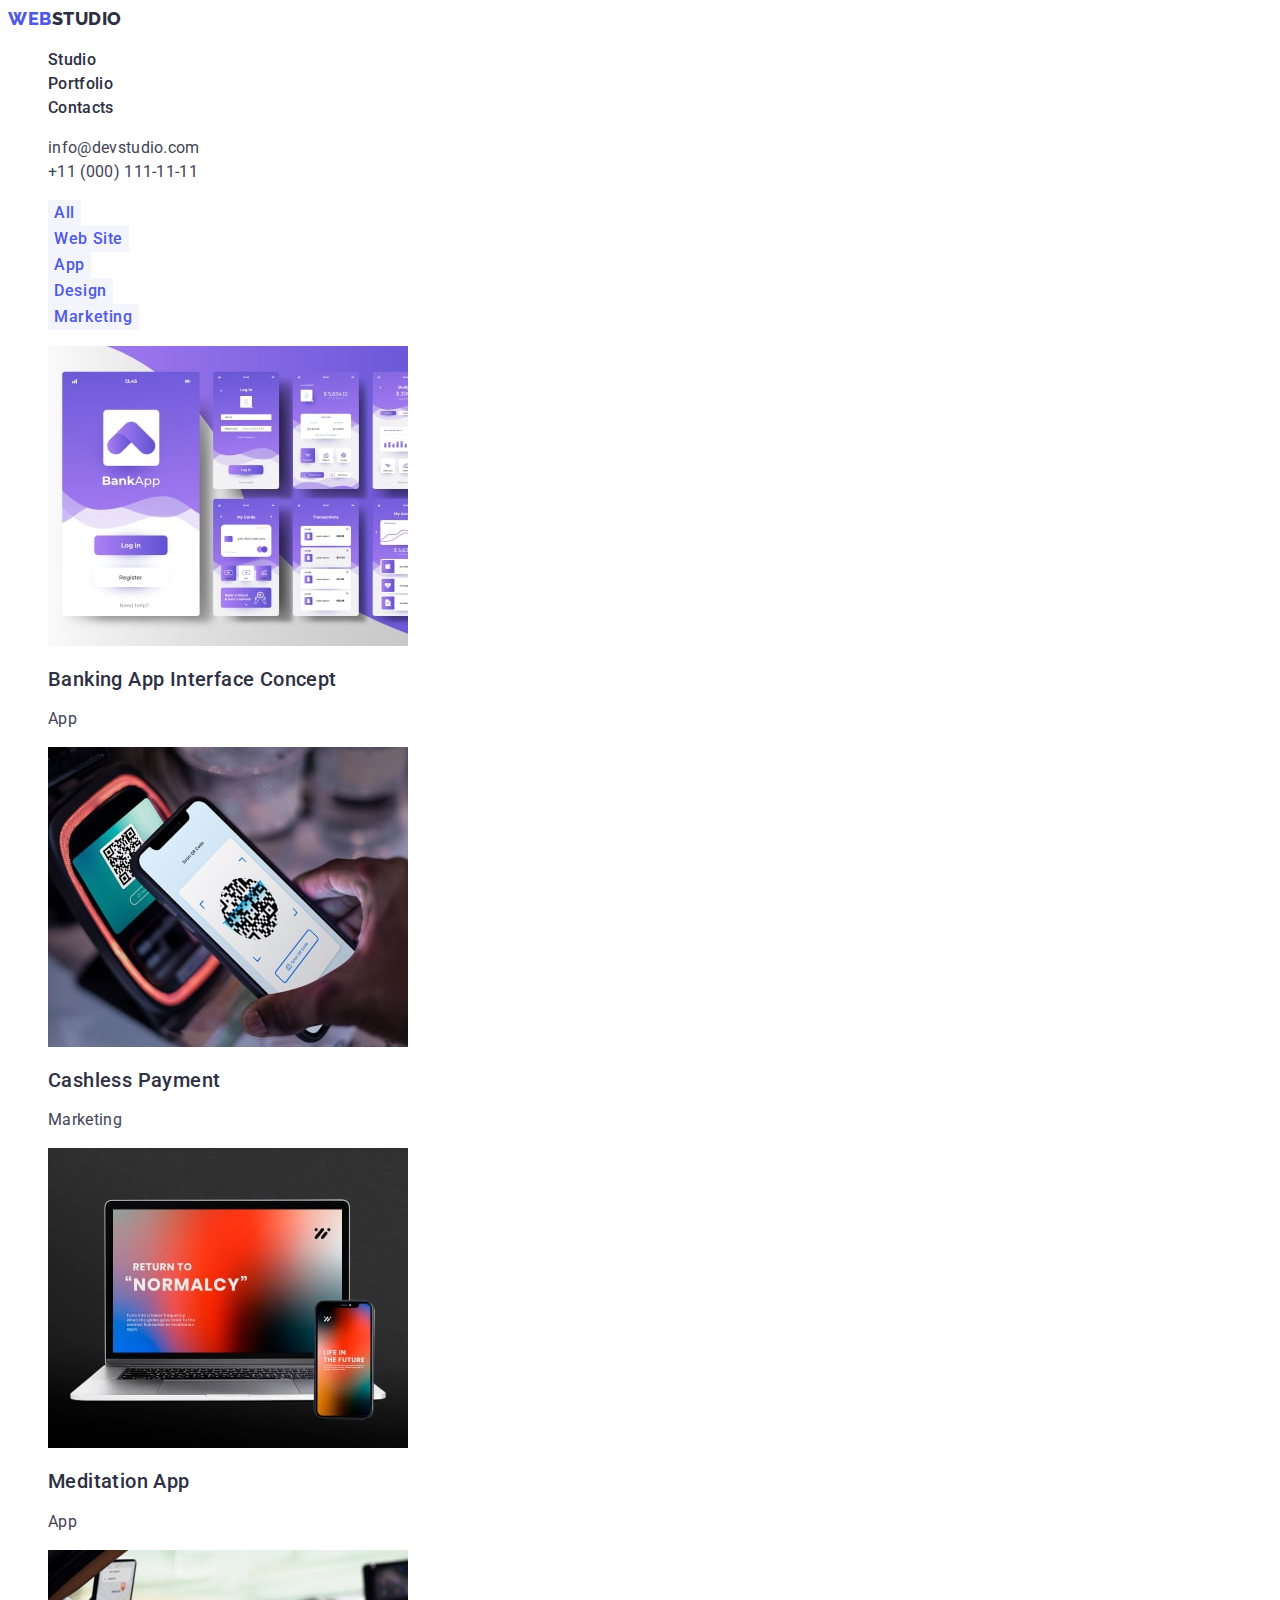
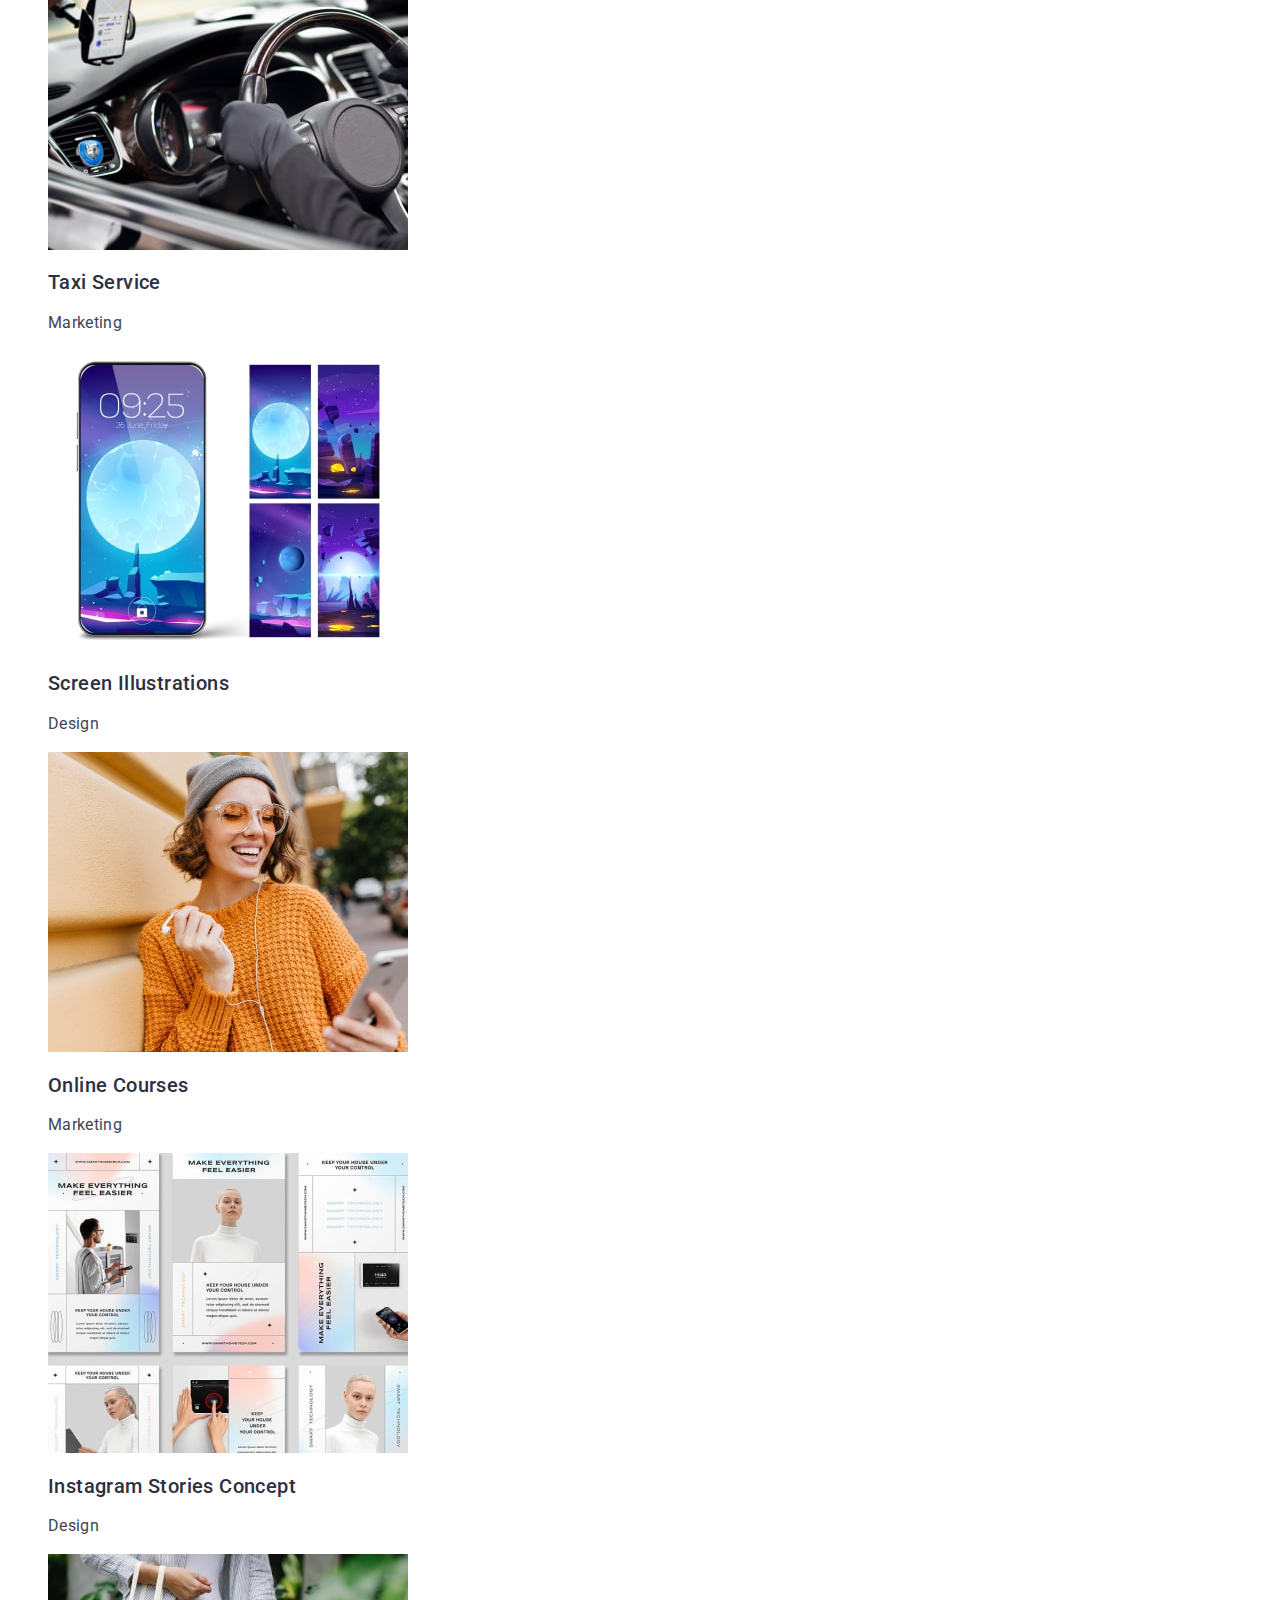
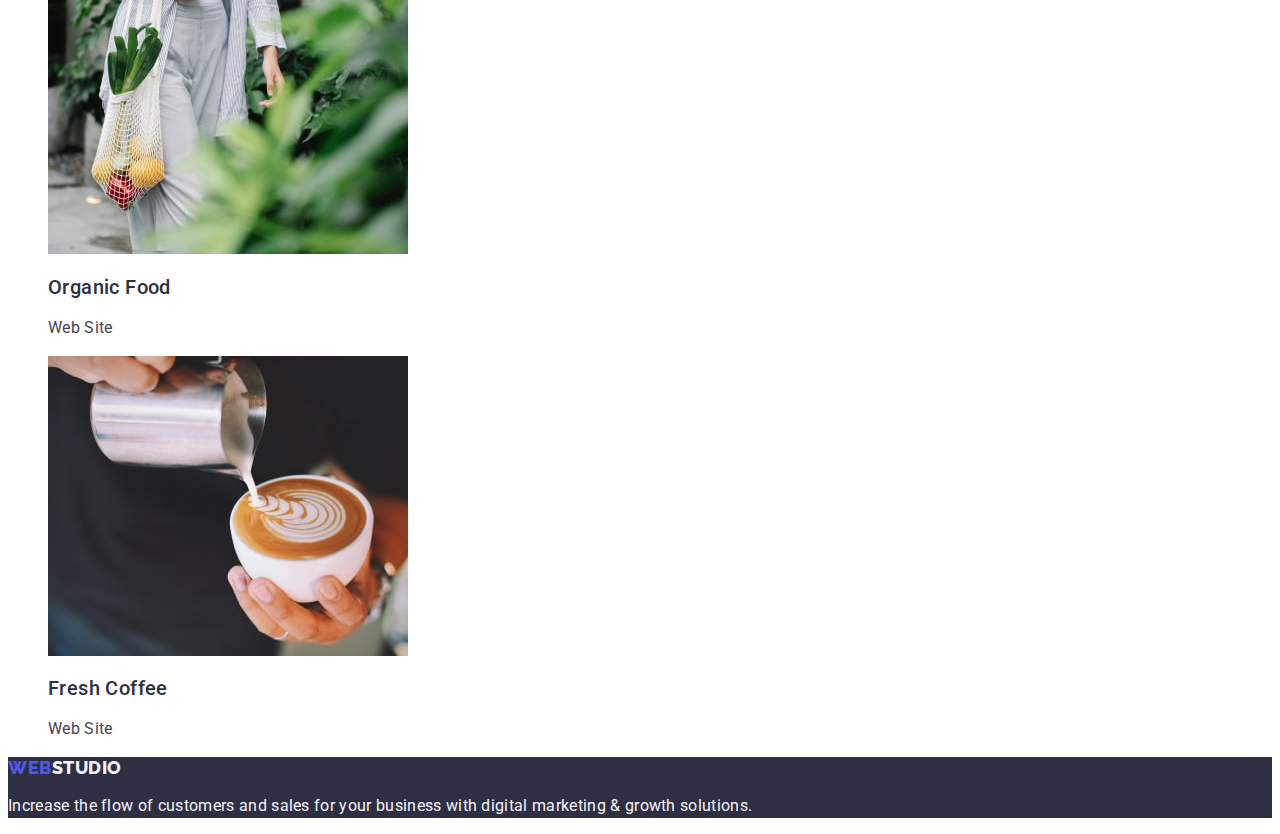
==== portfolio.html @ 0e6c7a30 "clone repository goit-markup-hw-02" ====
<!DOCTYPE html>
<html lang="en">
  <head>
    <meta charset="UTF-8" />
    <meta http-equiv="X-UA-Compatible" content="IE=edge" />
    <meta
      name="description"
      content="Design studio for the development of website and application design"
    />
    <title>Web Studio</title>
    <link rel="preconnect" href="https://fonts.googleapis.com" />
    <link rel="preconnect" href="https://fonts.gstatic.com" crossorigin />
    <link
      href="https://fonts.googleapis.com/css2?family=Raleway:wght@800&family=Roboto:wght@400;500;700;900&display=swap"
      rel="stylesheet"
    />
    <link rel="stylesheet" href="./css/styles.css" />
  </head>
  <body>
    <header class="page-header-styles">
      <!--#region NAVIGATION -->
      <nav>
        <a class="link logo-styles" href="./index.html"
          >Web<span class="primary-brand-header">Studio</span></a
        >
        <ul class="list page-header-navigation">
          <li>
            <a
              class="link link-properties page-navigation-link"
              href="./index.html"
              >Studio</a
            >
          </li>
          <li>
            <a
              class="link link-properties page-navigation-link"
              href="./portfolio.html"
              >Portfolio</a
            >
          </li>
          <li>
            <a class="link link-properties page-navigation-link" href=""
              >Contacts</a
            >
          </li>
        </ul>
      </nav>
      <address class="page-header-address">
        <ul class="list">
          <li>
            <a
              class="link link-properties page-header-address-list"
              href="mailto:info@devstudio.com"
              >info@devstudio.com</a
            >
          </li>
          <li>
            <a
              class="link link-properties page-header-address-list"
              href="tel:+110001111111"
              >+11 (000) 111-11-11</a
            >
          </li>
        </ul>
      </address>
      <!-- #endregion -->
    </header>
    <main>
      <!--#region SECTION PROJECTS-->
      <section>
        <h1 hidden>PROJECT SORTING BUTTONS</h1>
        <ul class="list">
          <li>
            <button class="project-sorting-btn btn-properties" type="button">
              All
            </button>
          </li>
          <li>
            <button class="project-sorting-btn btn-properties" type="button">
              Web Site
            </button>
          </li>
          <li>
            <button class="project-sorting-btn btn-properties" type="button">
              App
            </button>
          </li>
          <li>
            <button class="project-sorting-btn btn-properties" type="button">
              Design
            </button>
          </li>
          <li>
            <button class="project-sorting-btn btn-properties" type="button">
              Marketing
            </button>
          </li>
        </ul>

        <ul class="list">
          <li>
            <a class="link" href="">
              <img
                src="./images/raster/portfolio/decktop-portfolio-banking-app.jpg"
                alt="foto banking app interface concept"
                width="360"
                height="300"
              />
              <h2 class="section-projects-title">
                Banking App Interface Concept
              </h2>
              <p class="main-text">App</p>
            </a>
          </li>
          <li>
            <a class="link" href="">
              <img
                src="./images/raster/portfolio/decktop-portfolio-cashless-payment.jpg"
                alt="foto cashless payment marketing"
                width="360"
                height="300"
              />
              <h2 class="section-projects-title">Cashless Payment</h2>
              <p class="main-text">Marketing</p>
            </a>
          </li>
          <li>
            <a class="link" href="">
              <img
                src="./images/raster/portfolio/decktop-portfolio-meditation-app.jpg"
                alt="foto meditation app"
                width="360"
                height="300"
              />
              <h2 class="section-projects-title">Meditation App</h2>
              <p class="main-text">App</p>
            </a>
          </li>
          <li>
            <a class="link" href="">
              <img
                src="./images/raster/portfolio/decktop-portfolio-taxi-service.jpg"
                alt="foto taxi service marketing"
                width="360"
                height="300"
              />
              <h2 class="section-projects-title">Taxi Service</h2>
              <p class="main-text">Marketing</p>
            </a>
          </li>
          <li>
            <a class="link" href="">
              <img
                src="./images/raster/portfolio/decktop-portfolio-screen-illustrations.jpg"
                alt="foto screen illustrations design"
                width="360"
                height="300"
              />
              <h2 class="section-projects-title">Screen Illustrations</h2>
              <p class="main-text">Design</p>
            </a>
          </li>
          <li>
            <a class="link" href="">
              <img
                src="./images/raster/portfolio/decktop-portfolio-online-courses.jpg"
                alt="foto online courses marketing"
                width="360"
                height="300"
              />
              <h2 class="section-projects-title">Online Courses</h2>
              <p class="main-text">Marketing</p>
            </a>
          </li>
          <li>
            <a class="link" href="">
              <img
                src="./images/raster/portfolio/decktop-portfolio-instagram-stories.jpg"
                alt="foto instagram stories concept design"
                width="360"
                height="300"
              />
              <h2 class="section-projects-title">Instagram Stories Concept</h2>
              <p class="main-text">Design</p>
            </a>
          </li>
          <li>
            <a class="link" href="">
              <img
                src="./images/raster/portfolio/decktop-portfolio-organic-food.jpg"
                alt="foto organic food website"
                width="360"
                height="300"
              />
              <h2 class="section-projects-title">Organic Food</h2>
              <p class="main-text">Web Site</p>
            </a>
          </li>
          <li>
            <a class="link" href="">
              <img
                src="./images/raster/portfolio/decktop-portfolio-fresh-coffee.jpg"
                alt="foto fresh coffee website"
                width="360"
                height="300"
              />
              <h2 class="section-projects-title">Fresh Coffee</h2>
              <p class="main-text">Web Site</p>
            </a>
          </li>
        </ul>
      </section>
    </main>
    <!-- FOOTER -->
    <footer class="page-footer-styles">
      <!--#region FOOTER -->
      <a class="link logo-styles" href="./index.html"
        >Web<span class="primary-brand-footer">Studio</span></a
      >
      <p class="page-footer-text">
        Increase the flow of customers and sales for your business with digital
        marketing & growth solutions.
      </p>
      <!-- #endregion -->
    </footer>
  </body>
</html>
---- css/styles.css ----
:root{
    /* =====TYPOGRAPHY===== */
    --font-family-page: "Roboto", sans-serif;
    --font-family-logo: "Raleway", sans-serif;

    --font-size-big-text: 18px;
    --font-size-medium-text: 16px;
    --font-size-small-text: 12px;
    --font-size-first-title: 56px;
    --font-size-second-title: 36px;
    --font-size-third-title: 20px;

    --font-weight-regular: 400;
    --font-weight-medium: 500;
    --font-weight-bold: 700;
    --font-weight-extra-bold: 800;
    --font-weight-black: 900;

    --line-height-biggest: 1.07; 
    --line-height-big: 1.11;  
    --line-height-medium: 1.50;     
    --line-height-logo: 1.17;    
    --line-height-small: 1.20;      
    --line-height-micro: 1.17;   

    --letter-spacing-btn: 0.64px;
    --letter-spacing-logo: 0.54px;
    --letter-spacing-text: 0.32px;
    --letter-spacing-first-title: 1.12px;
    --letter-spacing-second-title: 0.72px;
    --letter-spacing-third-title: 0.4px;

    /* =====COLORS===== */
    --color-primary-brand: #4D5AE5;
    --color-pressed-state: #404BBF;
    --color-dark: #2E2F42;
    --color-success: #31D0AA;
    --color-text: #434455;
    --color-subtle-text: #8E8F99;
    --color-accent: #E7E9FC;
    --color-light: #F4F4FD;
    --color-modal-overlay: #ABACB3;
    --color-hero-background: #6D6D7B;
    --color-white-background: #FFFFFF;
    --color-modal-background: #FCFCFC;
}

/* ===============RESET BUILT-IN STYLES=============== */
a {
    font-style: normal;
}

.list {
    list-style: none;
}

.link {
    text-decoration: none;
}

/* ===============INHERITED STYLES=============== */
body {
    font-family: var(--font-family-page);
    background-color: var(--color-white-background);
    color: var(--color-text);
}

/* ===============GENERAL STYLES=============== */
/* Logo */
.logo-styles {
    font-family: var(--font-family-logo);
    font-size: var(--font-size-big-text);
    font-weight: var(--font-weight-extra-bold);
    line-height: var(--line-height-logo);
    letter-spacing: var(--letter-spacing-logo);
    text-transform: uppercase;
    color: var(--color-primary-brand);
}

.primary-brand-header {
    color: var(--color-dark);
}

.primary-brand-footer {
    color: var(--color-light);
}

/* Header 1 */
.first-title {
    font-size: var(--font-size-first-title);
    font-weight: var(--font-weight-bold);
    line-height: var(--line-height-biggest);
    letter-spacing: var(--letter-spacing-first-title);
    color: var(--color-white-background);
}

/* Header 2 */
.second-title {
    font-size: var(--font-size-second-title);
    font-weight: var(--font-weight-bold);
    line-height: var(--line-height-big);
    letter-spacing: var(--letter-spacing-second-title);
    text-transform: capitalize; 
    color: var(--color-dark);
}

/* Header 3 */
.third-title {
    font-size: var(--font-size-third-title);
    font-weight: var(--font-weight-medium);
    line-height: var(--line-height-medium);
    letter-spacing: var(--letter-spacing-third-title);
    color: var(--color-dark);
}

.main-text {
    font-size: var(--font-size-medium-text);
    font-weight: var(--font-weight-regular);
    line-height: var(--line-height-medium);
    letter-spacing: var(--letter-spacing-text);
    color: var(--color-text);
}

.btn-properties:hover,
.btn-properties:focus {
    color: var(--color-white-background);
    background-color: var(--color-pressed-state);
}

.link-properties:hover,
.link-properties:focus {
    color: var(--color-pressed-state);
}

/* =============== HEADER STYLES=============== */ 
.page-header-styles {
    font-size: var(--font-size-medium-text);
    line-height: var(--line-height-medium);
    letter-spacing: var(--letter-spacing-text);
    background-color: var(--color-white-background);
}

.page-header-navigation {
    font-weight: var(--font-weight-medium);
    color: var(--color-dark);
}

.page-navigation-link {
    color: var(--color-dark);
}

.page-header-address {
    font-weight: var(--font-weight-regular);
    font-style: normal;
}

.page-header-address-list {
    color: var(--color-text);
}

/* ===============FOOTER STYLES=============== */
.page-footer-styles {
    background-color: var(--color-dark);
}
.page-footer-text {
    font-size: var(--font-size-medium-text);
    font-weight: var(--font-weight-regular);
    line-height: var(--line-height-medium);
    letter-spacing: var(--letter-spacing-text);
    color: var(--color-light)
}

/* ===============STYLES INDEX.HTML=============== */
.hero-styles {
    background-color: var(--color-dark);
    text-align: center;
}

.hero-btn {
    font-family: var(--font-family-page);
    font-weight: var(--font-weight-medium);
    font-size: var(--font-size-medium-text);
    line-height: var(--line-height-medium);
    letter-spacing: var(--letter-spacing-btn);
    background-color: var(--color-primary-brand);
    color: var(--color-white-background);
    cursor: pointer;
}

.hero-btn:hover,
.hero-btn:focus {
    background-color: var(--color-pressed-state);
}

.section-advantages-styles {
    background-color: var(--color-white-background);
    text-align: center;
}

.section-advantages-title {
    line-height: var(--line-height-small);
}

.section-doing-styles {
    background-color: var(--color-white-background);
    text-align: center;
}

.section-team-styles {
    background-color: var(--color-light);
    text-align: center;
}

.section-team-title {
    line-height: var(--line-height-big);
}

.section-team-card {
    background-color: var(--color-white-background);
}

.section-team-name {
    font-size: var(--font-size-third-title);
    font-weight: var(--font-weight-medium);
    line-height: var(--line-height-small);
    letter-spacing: var(--letter-spacing-third-title);
    color: var(--color-dark);
}

/* ===============STYLES PORTFOLIO.HTML=============== */

.project-sorting-btn {
    font-family: var(--font-family-page);
    font-size: var(--font-size-medium-text);
    font-weight: var(--font-weight-medium);
    line-height: var(--line-height-medium);
    letter-spacing: var(--letter-spacing-btn);
    cursor: pointer;
    border: none;
    color: var(--color-primary-brand);
    background-color: var(--color-light);
}

.actived-btn {
    color: var(--color-white-background);
    background-color: var(--color-pressed-state);
}

.section-projects-title {
    font-size: var(--font-size-third-title);
    font-weight: var(--font-weight-medium);
    line-height: var(--line-height-small);
    letter-spacing: var(--letter-spacing-third-title);
    color: var(--color-dark);
}
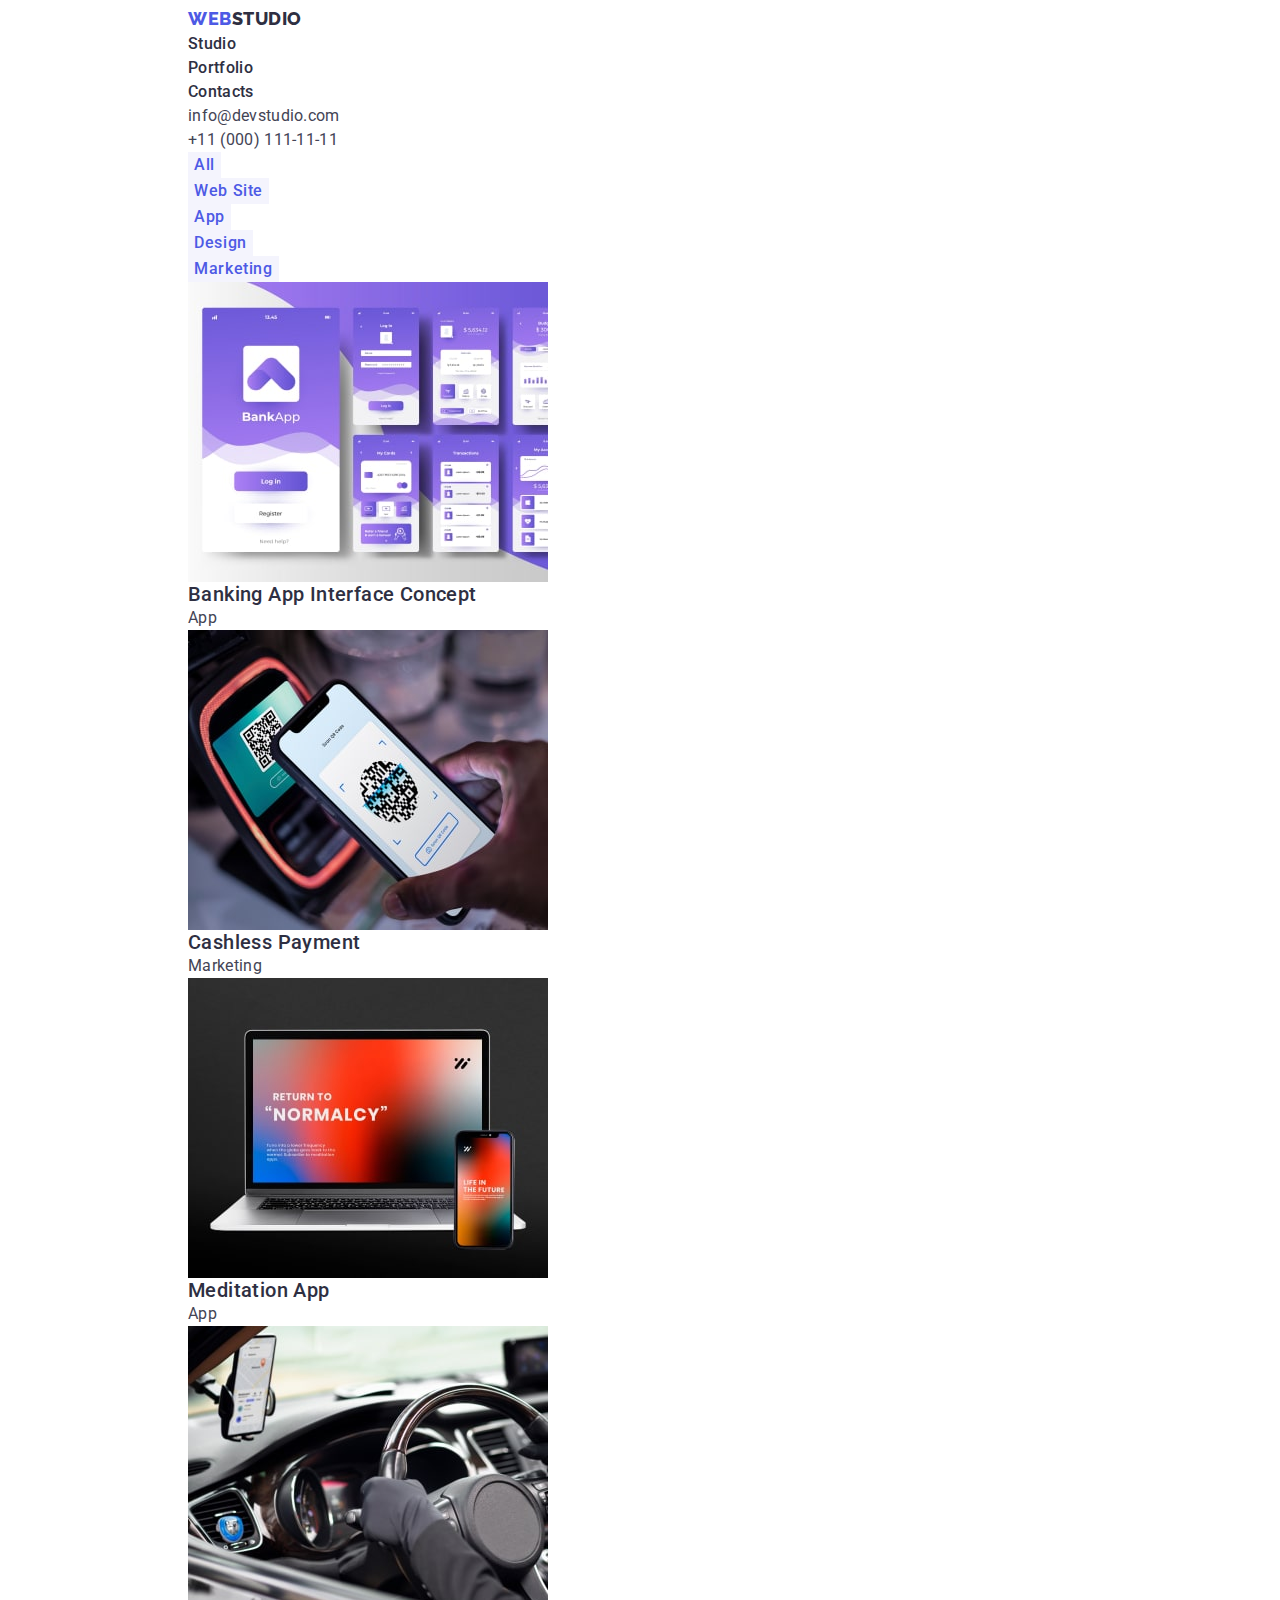
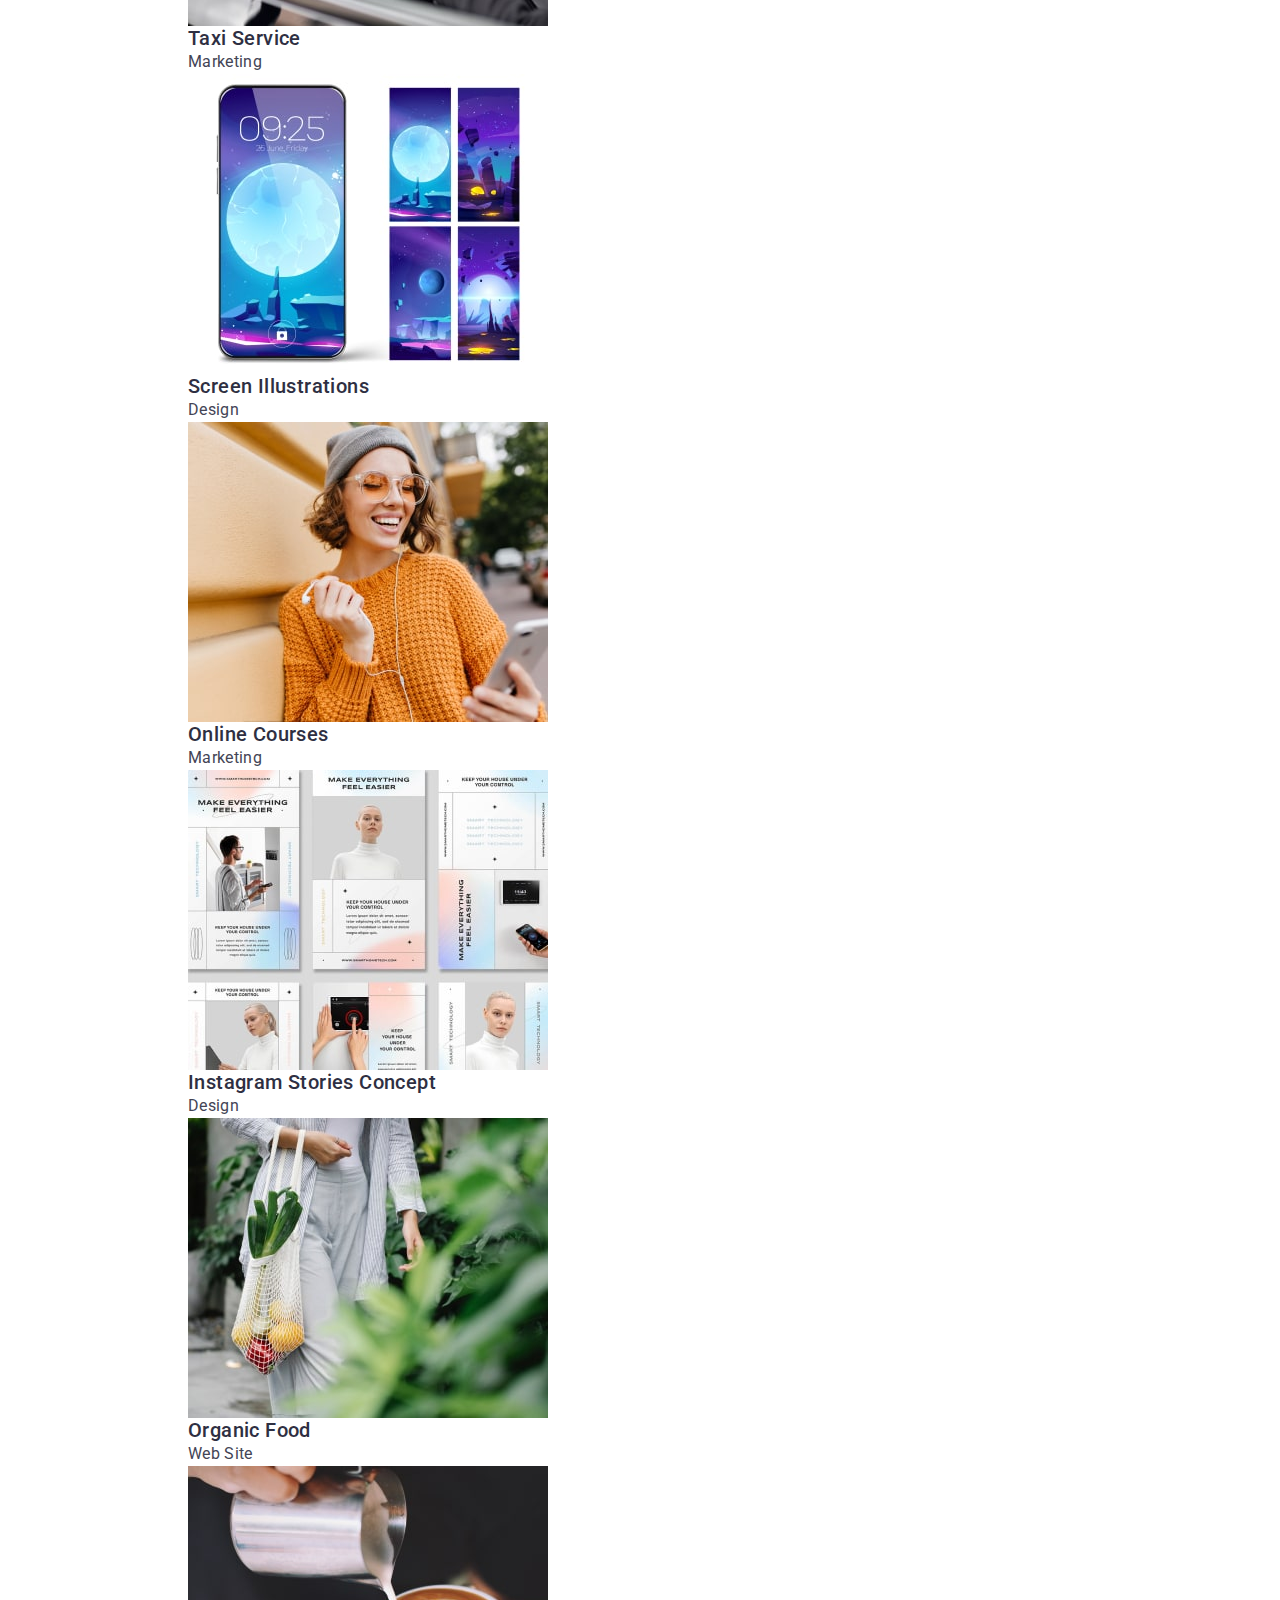
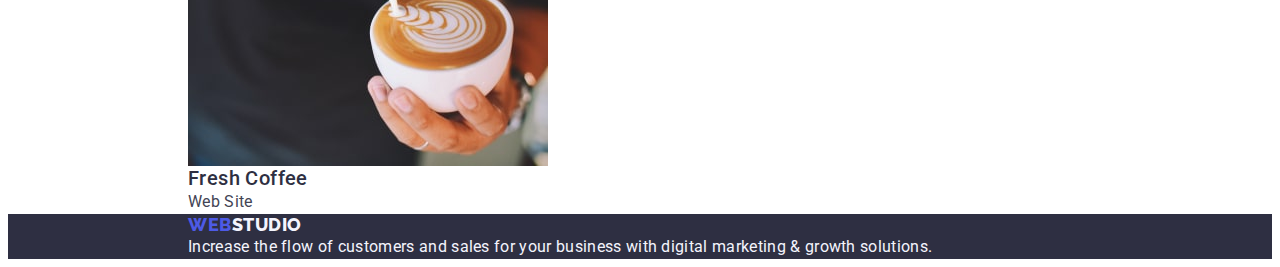
==== commit fc75fd17: "connected modern-normalize, added container,  overset the default values" ====
--- a/portfolio.html
+++ b/portfolio.html
@@ -14,213 +14,228 @@
       href="https://fonts.googleapis.com/css2?family=Raleway:wght@800&family=Roboto:wght@400;500;700;900&display=swap"
       rel="stylesheet"
     />
+    <link
+      rel="stylesheet"
+      href="https://cdnjs.cloudflare.com/ajax/libs/modern-normalize/2.0.0/modern-normalize.min.css"
+      integrity="sha512-4xo8blKMVCiXpTaLzQSLSw3KFOVPWhm/TRtuPVc4WG6kUgjH6J03IBuG7JZPkcWMxJ5huwaBpOpnwYElP/m6wg=="
+      crossorigin="anonymous"
+      referrerpolicy="no-referrer"
+    />
     <link rel="stylesheet" href="./css/styles.css" />
   </head>
   <body>
     <header class="page-header-styles">
       <!--#region NAVIGATION -->
-      <nav>
-        <a class="link logo-styles" href="./index.html"
-          >Web<span class="primary-brand-header">Studio</span></a
-        >
-        <ul class="list page-header-navigation">
-          <li>
-            <a
-              class="link link-properties page-navigation-link"
-              href="./index.html"
-              >Studio</a
-            >
-          </li>
-          <li>
-            <a
-              class="link link-properties page-navigation-link"
-              href="./portfolio.html"
-              >Portfolio</a
-            >
-          </li>
-          <li>
-            <a class="link link-properties page-navigation-link" href=""
-              >Contacts</a
-            >
-          </li>
-        </ul>
-      </nav>
-      <address class="page-header-address">
-        <ul class="list">
-          <li>
-            <a
-              class="link link-properties page-header-address-list"
-              href="mailto:info@devstudio.com"
-              >info@devstudio.com</a
-            >
-          </li>
-          <li>
-            <a
-              class="link link-properties page-header-address-list"
-              href="tel:+110001111111"
-              >+11 (000) 111-11-11</a
-            >
-          </li>
-        </ul>
-      </address>
+      <div class="container">
+        <nav>
+          <a class="link logo-styles" href="./index.html"
+            >Web<span class="primary-brand-header">Studio</span></a
+          >
+          <ul class="list page-header-navigation">
+            <li>
+              <a
+                class="link link-properties page-navigation-link"
+                href="./index.html"
+                >Studio</a
+              >
+            </li>
+            <li>
+              <a
+                class="link link-properties page-navigation-link"
+                href="./portfolio.html"
+                >Portfolio</a
+              >
+            </li>
+            <li>
+              <a class="link link-properties page-navigation-link" href=""
+                >Contacts</a
+              >
+            </li>
+          </ul>
+        </nav>
+        <address class="page-header-address">
+          <ul class="list">
+            <li>
+              <a
+                class="link link-properties page-header-address-list"
+                href="mailto:info@devstudio.com"
+                >info@devstudio.com</a
+              >
+            </li>
+            <li>
+              <a
+                class="link link-properties page-header-address-list"
+                href="tel:+110001111111"
+                >+11 (000) 111-11-11</a
+              >
+            </li>
+          </ul>
+        </address>
+      </div>
       <!-- #endregion -->
     </header>
     <main>
       <!--#region SECTION PROJECTS-->
       <section>
-        <h1 hidden>PROJECT SORTING BUTTONS</h1>
-        <ul class="list">
-          <li>
-            <button class="project-sorting-btn btn-properties" type="button">
-              All
-            </button>
-          </li>
-          <li>
-            <button class="project-sorting-btn btn-properties" type="button">
-              Web Site
-            </button>
-          </li>
-          <li>
-            <button class="project-sorting-btn btn-properties" type="button">
-              App
-            </button>
-          </li>
-          <li>
-            <button class="project-sorting-btn btn-properties" type="button">
-              Design
-            </button>
-          </li>
-          <li>
-            <button class="project-sorting-btn btn-properties" type="button">
-              Marketing
-            </button>
-          </li>
-        </ul>
+        <div class="container">
+          <h1 class="visually-hidden">PROJECT SORTING BUTTONS</h1>
+          <ul class="list">
+            <li>
+              <button class="project-sorting-btn btn-properties" type="button">
+                All
+              </button>
+            </li>
+            <li>
+              <button class="project-sorting-btn btn-properties" type="button">
+                Web Site
+              </button>
+            </li>
+            <li>
+              <button class="project-sorting-btn btn-properties" type="button">
+                App
+              </button>
+            </li>
+            <li>
+              <button class="project-sorting-btn btn-properties" type="button">
+                Design
+              </button>
+            </li>
+            <li>
+              <button class="project-sorting-btn btn-properties" type="button">
+                Marketing
+              </button>
+            </li>
+          </ul>
 
-        <ul class="list">
-          <li>
-            <a class="link" href="">
-              <img
-                src="./images/raster/portfolio/decktop-portfolio-banking-app.jpg"
-                alt="foto banking app interface concept"
-                width="360"
-                height="300"
-              />
-              <h2 class="section-projects-title">
-                Banking App Interface Concept
-              </h2>
-              <p class="main-text">App</p>
-            </a>
-          </li>
-          <li>
-            <a class="link" href="">
-              <img
-                src="./images/raster/portfolio/decktop-portfolio-cashless-payment.jpg"
-                alt="foto cashless payment marketing"
-                width="360"
-                height="300"
-              />
-              <h2 class="section-projects-title">Cashless Payment</h2>
-              <p class="main-text">Marketing</p>
-            </a>
-          </li>
-          <li>
-            <a class="link" href="">
-              <img
-                src="./images/raster/portfolio/decktop-portfolio-meditation-app.jpg"
-                alt="foto meditation app"
-                width="360"
-                height="300"
-              />
-              <h2 class="section-projects-title">Meditation App</h2>
-              <p class="main-text">App</p>
-            </a>
-          </li>
-          <li>
-            <a class="link" href="">
-              <img
-                src="./images/raster/portfolio/decktop-portfolio-taxi-service.jpg"
-                alt="foto taxi service marketing"
-                width="360"
-                height="300"
-              />
-              <h2 class="section-projects-title">Taxi Service</h2>
-              <p class="main-text">Marketing</p>
-            </a>
-          </li>
-          <li>
-            <a class="link" href="">
-              <img
-                src="./images/raster/portfolio/decktop-portfolio-screen-illustrations.jpg"
-                alt="foto screen illustrations design"
-                width="360"
-                height="300"
-              />
-              <h2 class="section-projects-title">Screen Illustrations</h2>
-              <p class="main-text">Design</p>
-            </a>
-          </li>
-          <li>
-            <a class="link" href="">
-              <img
-                src="./images/raster/portfolio/decktop-portfolio-online-courses.jpg"
-                alt="foto online courses marketing"
-                width="360"
-                height="300"
-              />
-              <h2 class="section-projects-title">Online Courses</h2>
-              <p class="main-text">Marketing</p>
-            </a>
-          </li>
-          <li>
-            <a class="link" href="">
-              <img
-                src="./images/raster/portfolio/decktop-portfolio-instagram-stories.jpg"
-                alt="foto instagram stories concept design"
-                width="360"
-                height="300"
-              />
-              <h2 class="section-projects-title">Instagram Stories Concept</h2>
-              <p class="main-text">Design</p>
-            </a>
-          </li>
-          <li>
-            <a class="link" href="">
-              <img
-                src="./images/raster/portfolio/decktop-portfolio-organic-food.jpg"
-                alt="foto organic food website"
-                width="360"
-                height="300"
-              />
-              <h2 class="section-projects-title">Organic Food</h2>
-              <p class="main-text">Web Site</p>
-            </a>
-          </li>
-          <li>
-            <a class="link" href="">
-              <img
-                src="./images/raster/portfolio/decktop-portfolio-fresh-coffee.jpg"
-                alt="foto fresh coffee website"
-                width="360"
-                height="300"
-              />
-              <h2 class="section-projects-title">Fresh Coffee</h2>
-              <p class="main-text">Web Site</p>
-            </a>
-          </li>
-        </ul>
+          <ul class="list">
+            <li>
+              <a class="link" href="">
+                <img
+                  src="./images/raster/portfolio/decktop-portfolio-banking-app.jpg"
+                  alt="foto banking app interface concept"
+                  width="360"
+                  height="300"
+                />
+                <h2 class="section-projects-title">
+                  Banking App Interface Concept
+                </h2>
+                <p class="main-text">App</p>
+              </a>
+            </li>
+            <li>
+              <a class="link" href="">
+                <img
+                  src="./images/raster/portfolio/decktop-portfolio-cashless-payment.jpg"
+                  alt="foto cashless payment marketing"
+                  width="360"
+                  height="300"
+                />
+                <h2 class="section-projects-title">Cashless Payment</h2>
+                <p class="main-text">Marketing</p>
+              </a>
+            </li>
+            <li>
+              <a class="link" href="">
+                <img
+                  src="./images/raster/portfolio/decktop-portfolio-meditation-app.jpg"
+                  alt="foto meditation app"
+                  width="360"
+                  height="300"
+                />
+                <h2 class="section-projects-title">Meditation App</h2>
+                <p class="main-text">App</p>
+              </a>
+            </li>
+            <li>
+              <a class="link" href="">
+                <img
+                  src="./images/raster/portfolio/decktop-portfolio-taxi-service.jpg"
+                  alt="foto taxi service marketing"
+                  width="360"
+                  height="300"
+                />
+                <h2 class="section-projects-title">Taxi Service</h2>
+                <p class="main-text">Marketing</p>
+              </a>
+            </li>
+            <li>
+              <a class="link" href="">
+                <img
+                  src="./images/raster/portfolio/decktop-portfolio-screen-illustrations.jpg"
+                  alt="foto screen illustrations design"
+                  width="360"
+                  height="300"
+                />
+                <h2 class="section-projects-title">Screen Illustrations</h2>
+                <p class="main-text">Design</p>
+              </a>
+            </li>
+            <li>
+              <a class="link" href="">
+                <img
+                  src="./images/raster/portfolio/decktop-portfolio-online-courses.jpg"
+                  alt="foto online courses marketing"
+                  width="360"
+                  height="300"
+                />
+                <h2 class="section-projects-title">Online Courses</h2>
+                <p class="main-text">Marketing</p>
+              </a>
+            </li>
+            <li>
+              <a class="link" href="">
+                <img
+                  src="./images/raster/portfolio/decktop-portfolio-instagram-stories.jpg"
+                  alt="foto instagram stories concept design"
+                  width="360"
+                  height="300"
+                />
+                <h2 class="section-projects-title">
+                  Instagram Stories Concept
+                </h2>
+                <p class="main-text">Design</p>
+              </a>
+            </li>
+            <li>
+              <a class="link" href="">
+                <img
+                  src="./images/raster/portfolio/decktop-portfolio-organic-food.jpg"
+                  alt="foto organic food website"
+                  width="360"
+                  height="300"
+                />
+                <h2 class="section-projects-title">Organic Food</h2>
+                <p class="main-text">Web Site</p>
+              </a>
+            </li>
+            <li>
+              <a class="link" href="">
+                <img
+                  src="./images/raster/portfolio/decktop-portfolio-fresh-coffee.jpg"
+                  alt="foto fresh coffee website"
+                  width="360"
+                  height="300"
+                />
+                <h2 class="section-projects-title">Fresh Coffee</h2>
+                <p class="main-text">Web Site</p>
+              </a>
+            </li>
+          </ul>
+        </div>
       </section>
     </main>
     <!-- FOOTER -->
     <footer class="page-footer-styles">
       <!--#region FOOTER -->
-      <a class="link logo-styles" href="./index.html"
-        >Web<span class="primary-brand-footer">Studio</span></a
-      >
-      <p class="page-footer-text">
-        Increase the flow of customers and sales for your business with digital
-        marketing & growth solutions.
-      </p>
+      <div class="container">
+        <a class="link logo-styles" href="./index.html"
+          >Web<span class="primary-brand-footer">Studio</span></a
+        >
+        <p class="page-footer-text">
+          Increase the flow of customers and sales for your business with
+          digital marketing & growth solutions.
+        </p>
+      </div>
       <!-- #endregion -->
     </footer>
   </body>
--- a/css/styles.css
+++ b/css/styles.css
@@ -46,8 +46,30 @@
 }
 
 /* ===============RESET BUILT-IN STYLES=============== */
+h1,
+h2,
+h3,
+h4,
+h5,
+h6,
+p {
+    margin: 0;
+}
+
+ul,
+ol {
+    margin: 0;
+    padding: 0;
+    list-style-type: none;
+}
+
 a {
     font-style: normal;
+}
+
+img {
+    display: block;
+    max-width: 100%;
 }
 
 .list {
@@ -63,6 +85,27 @@
     font-family: var(--font-family-page);
     background-color: var(--color-white-background);
     color: var(--color-text);
+}
+
+.container {
+    max-width: 1440px;
+    padding-left: 24px;
+    padding-right: 24px;
+    margin-left: 156px;
+    margin-right: 156px;
+}
+
+.visually-hidden {
+    position: absolute;
+    width: 1px;
+    height: 1px;
+    margin: -1px;
+    border: 0;
+    padding: 0;
+    white-space: nowrap;
+    clip-path: inset(100%);
+    clip: rect(0 0 0 0);
+    overflow: hidden;
 }
 
 /* ===============GENERAL STYLES=============== */
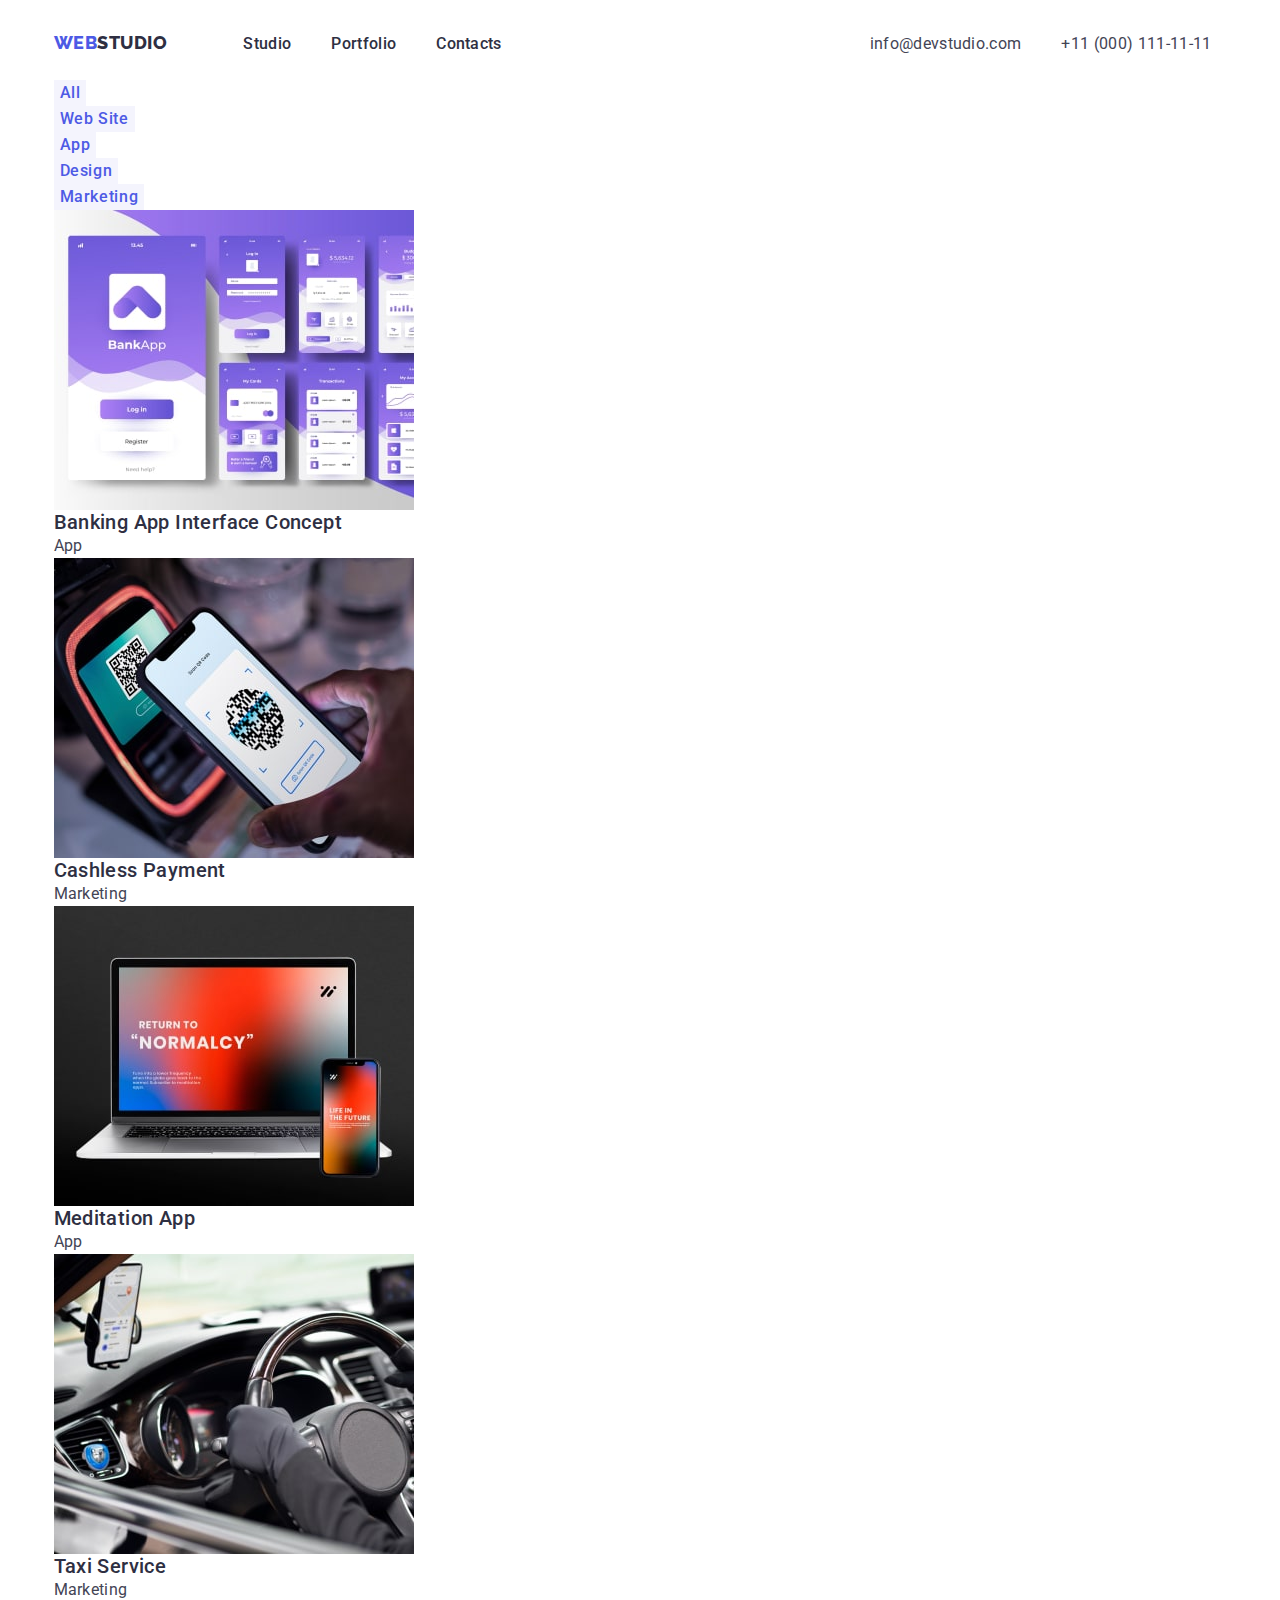
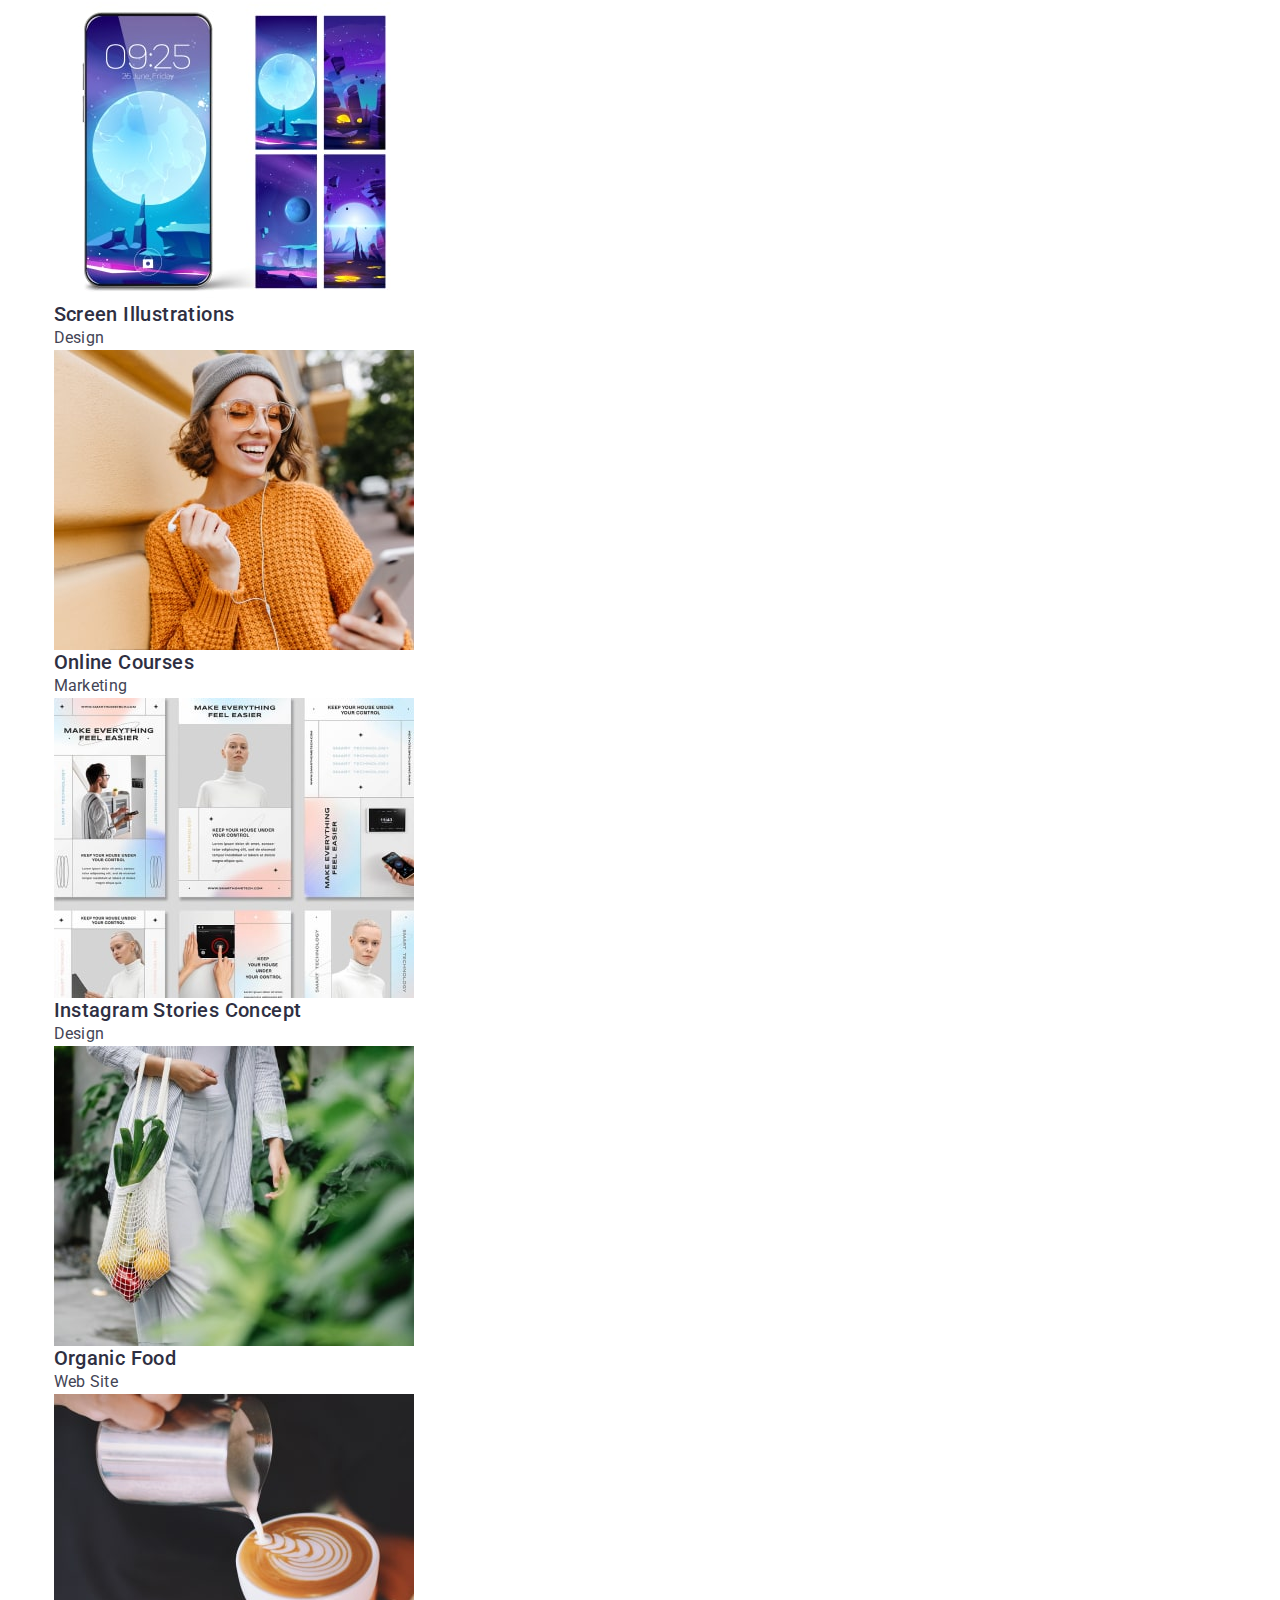
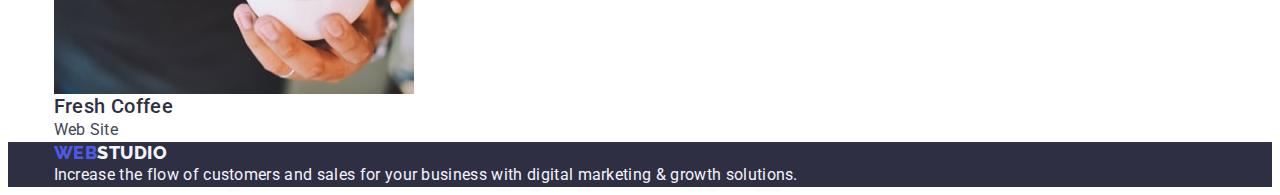
==== commit 092dfe30: "stylized header" ====
--- a/portfolio.html
+++ b/portfolio.html
@@ -26,8 +26,8 @@
   <body>
     <header class="page-header-styles">
       <!--#region NAVIGATION -->
-      <div class="container">
-        <nav>
+      <div class="container page-header-container">
+        <nav class="page-navigation-container">
           <a class="link logo-styles" href="./index.html"
             >Web<span class="primary-brand-header">Studio</span></a
           >
@@ -54,7 +54,7 @@
           </ul>
         </nav>
         <address class="page-header-address">
-          <ul class="list">
+          <ul class="list page-header-address-container">
             <li>
               <a
                 class="link link-properties page-header-address-list"
--- a/css/styles.css
+++ b/css/styles.css
@@ -87,12 +87,11 @@
     color: var(--color-text);
 }
 
+/* ===============GENERAL STYLES=============== */
 .container {
-    max-width: 1440px;
-    padding-left: 24px;
-    padding-right: 24px;
-    margin-left: 156px;
-    margin-right: 156px;
+    max-width: 1158px;
+    padding-right: 15px;
+    margin: 0 auto;
 }
 
 .visually-hidden {
@@ -118,6 +117,8 @@
     letter-spacing: var(--letter-spacing-logo);
     text-transform: uppercase;
     color: var(--color-primary-brand);
+
+    padding-right: 76px;
 }
 
 .primary-brand-header {
@@ -183,9 +184,23 @@
     background-color: var(--color-white-background);
 }
 
+.page-header-container {
+    display: flex;
+    justify-content: space-between;
+    align-items: center;
+    padding-top: 24px;
+    padding-bottom: 24px;
+}
+
 .page-header-navigation {
     font-weight: var(--font-weight-medium);
     color: var(--color-dark);
+    display: flex;
+    gap: 40px;
+}
+
+.page-navigation-container {
+    display: flex;
 }
 
 .page-navigation-link {
@@ -195,6 +210,11 @@
 .page-header-address {
     font-weight: var(--font-weight-regular);
     font-style: normal;
+}
+
+.page-header-address-container {
+    display: flex;
+    gap: 40px; 
 }
 
 .page-header-address-list {
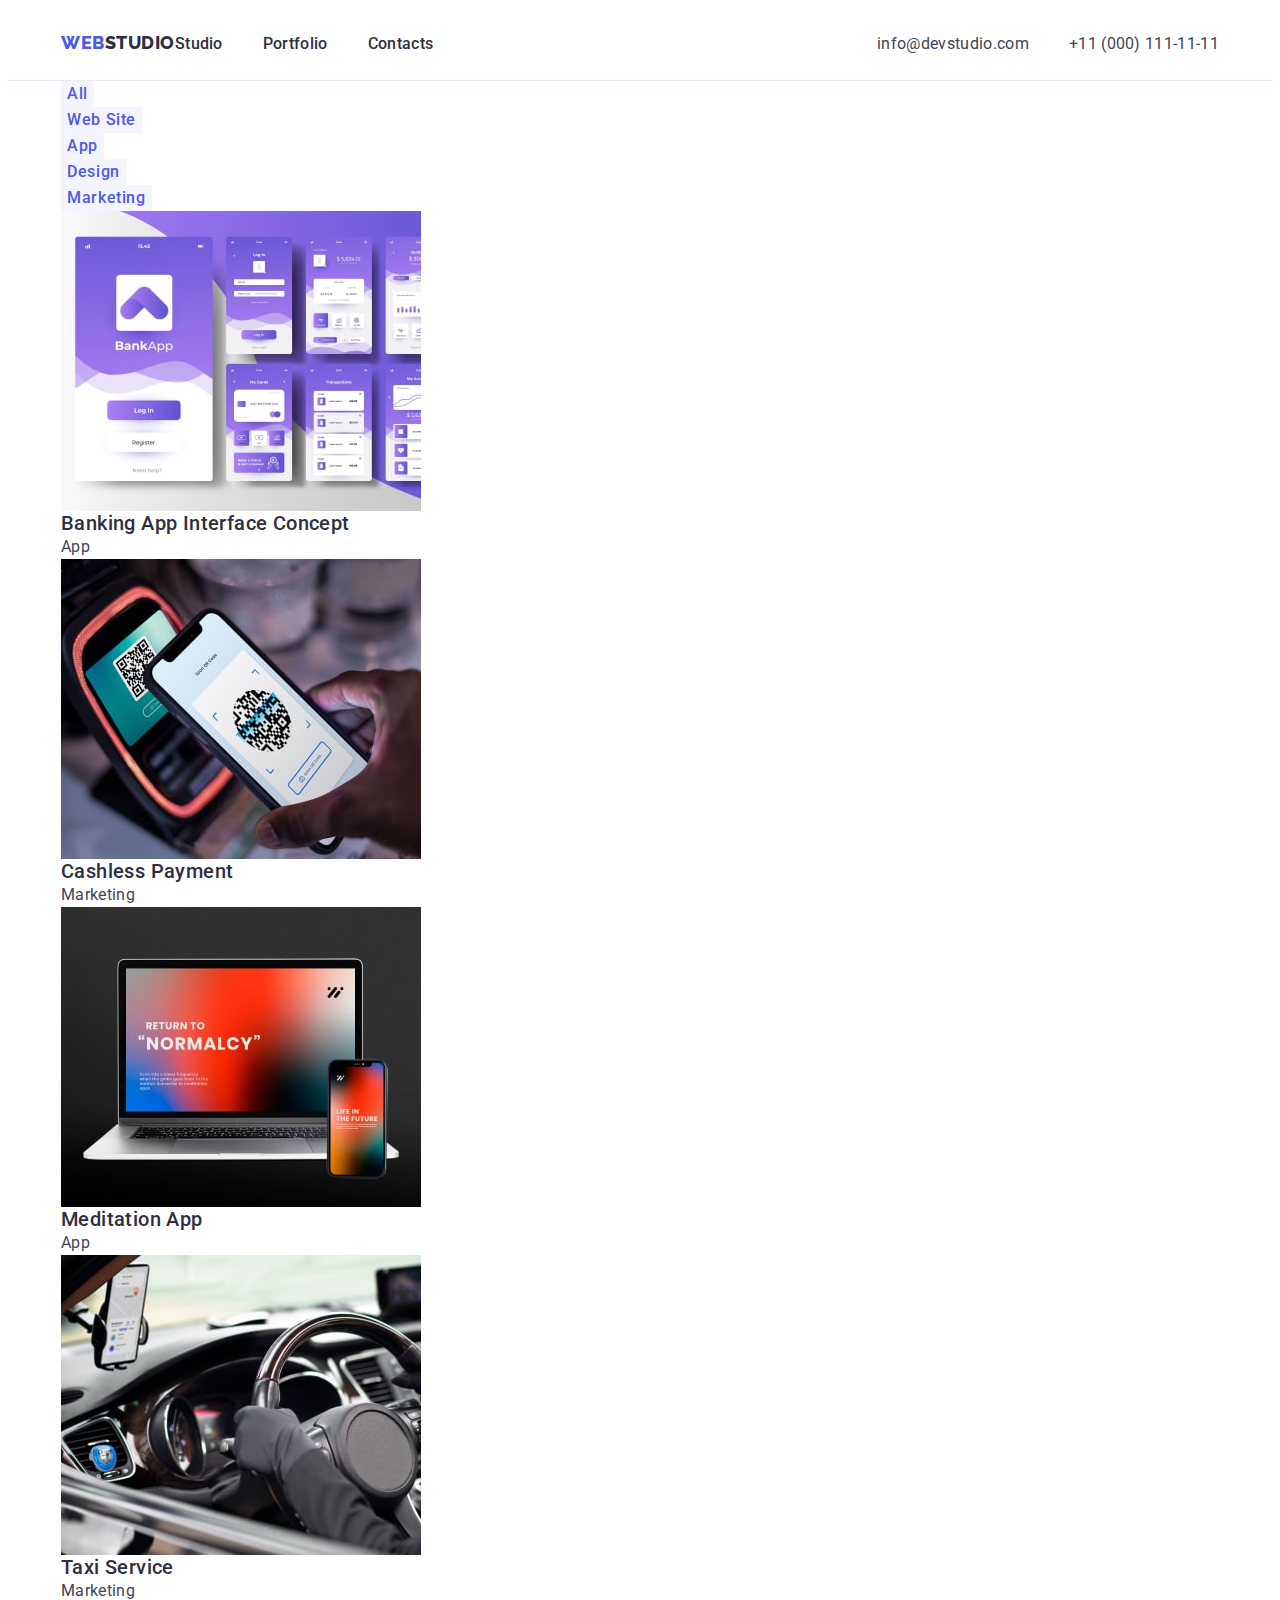
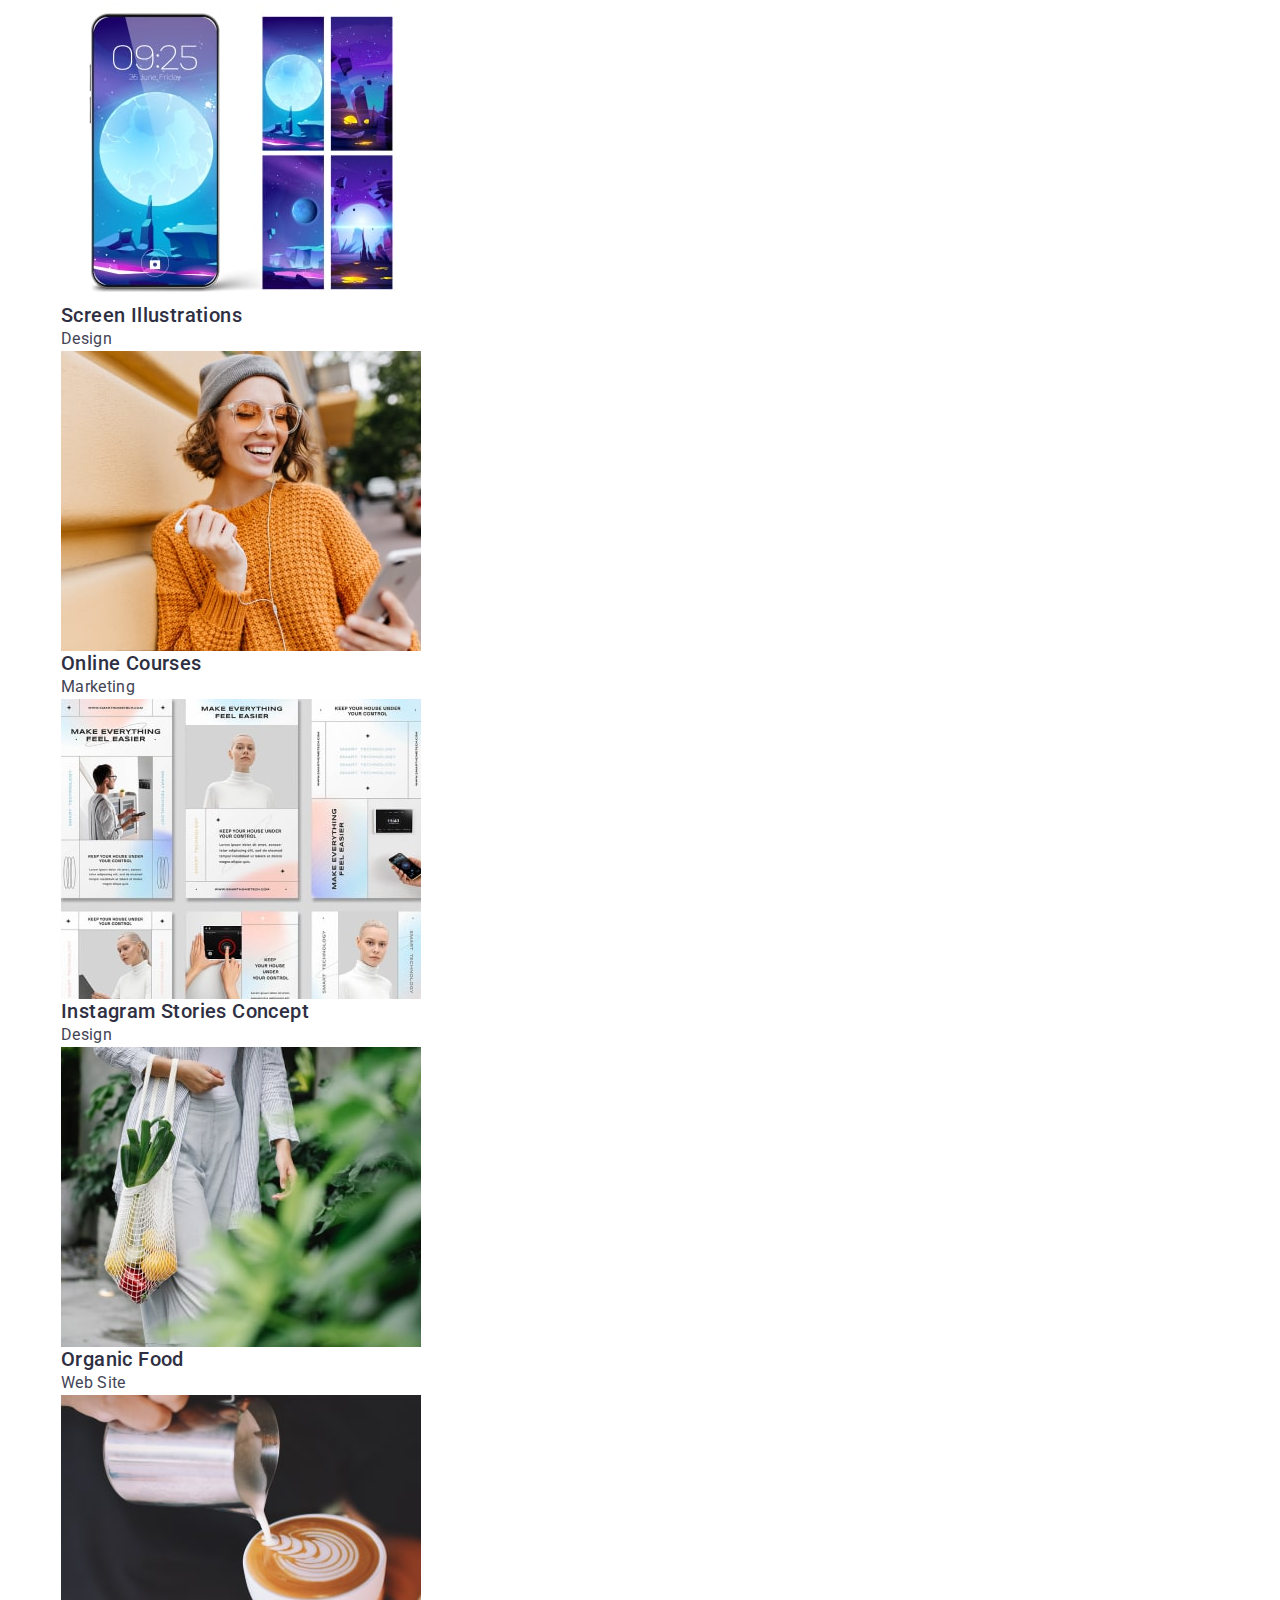
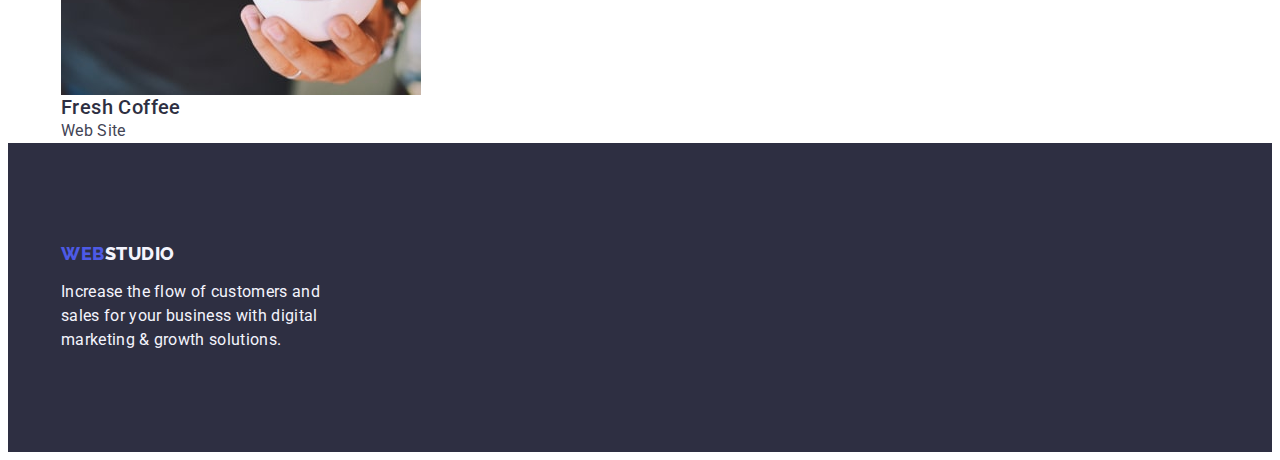
==== commit 50a0282b: "stylized footer" ====
--- a/portfolio.html
+++ b/portfolio.html
@@ -227,8 +227,8 @@
     <!-- FOOTER -->
     <footer class="page-footer-styles">
       <!--#region FOOTER -->
-      <div class="container">
-        <a class="link logo-styles" href="./index.html"
+      <div class="container page-footer-container">
+        <a class="link logo-styles page-footer-logo" href="./index.html"
           >Web<span class="primary-brand-footer">Studio</span></a
         >
         <p class="page-footer-text">
--- a/css/styles.css
+++ b/css/styles.css
@@ -43,9 +43,11 @@
     --color-hero-background: #6D6D7B;
     --color-white-background: #FFFFFF;
     --color-modal-background: #FCFCFC;
+    --color-header-border: #e7e9fc;
 }
 
 /* ===============RESET BUILT-IN STYLES=============== */
+
 h1,
 h2,
 h3,
@@ -54,6 +56,7 @@
 h6,
 p {
     margin: 0;
+    padding: 0;
 }
 
 ul,
@@ -81,6 +84,7 @@
 }
 
 /* ===============INHERITED STYLES=============== */
+
 body {
     font-family: var(--font-family-page);
     background-color: var(--color-white-background);
@@ -88,10 +92,16 @@
 }
 
 /* ===============GENERAL STYLES=============== */
+
 .container {
-    max-width: 1158px;
-    padding-right: 15px;
+    width: 1158px;
+    padding: 0 15px;
     margin: 0 auto;
+}
+
+.container-sections {
+    margin-top: 120px;
+    margin-bottom: 120px;
 }
 
 .visually-hidden {
@@ -108,6 +118,7 @@
 }
 
 /* ===============GENERAL STYLES=============== */
+
 /* Logo */
 .logo-styles {
     font-family: var(--font-family-logo);
@@ -117,8 +128,6 @@
     letter-spacing: var(--letter-spacing-logo);
     text-transform: uppercase;
     color: var(--color-primary-brand);
-
-    padding-right: 76px;
 }
 
 .primary-brand-header {
@@ -177,11 +186,13 @@
 }
 
 /* =============== HEADER STYLES=============== */ 
+
 .page-header-styles {
     font-size: var(--font-size-medium-text);
     line-height: var(--line-height-medium);
     letter-spacing: var(--letter-spacing-text);
     background-color: var(--color-white-background);
+    border-bottom: 1px solid var(--color-header-border);
 }
 
 .page-header-container {
@@ -203,6 +214,10 @@
     display: flex;
 }
 
+.page-header-logo {
+    margin-right: 76px;
+}
+
 .page-navigation-link {
     color: var(--color-dark);
 }
@@ -222,21 +237,45 @@
 }
 
 /* ===============FOOTER STYLES=============== */
+
 .page-footer-styles {
     background-color: var(--color-dark);
 }
+
+.page-footer-container {
+    padding: 100px 0;
+}
+
 .page-footer-text {
     font-size: var(--font-size-medium-text);
     font-weight: var(--font-weight-regular);
     line-height: var(--line-height-medium);
     letter-spacing: var(--letter-spacing-text);
-    color: var(--color-light)
+    color: var(--color-light);
+    width: 264px;
+    margin-top: 16px;
 }
 
 /* ===============STYLES INDEX.HTML=============== */
+
+/* -----HERO----- */
 .hero-styles {
     background-color: var(--color-dark);
     text-align: center;
+}
+
+.hero-container {
+    display: flex;
+    flex-direction: column;
+    justify-content: center;
+    align-items: center;
+    height: 600px;
+    padding: 188px 0;
+}
+
+.hero-title {
+    width: 496px;
+    margin-bottom: 48px;
 }
 
 .hero-btn {
@@ -248,6 +287,11 @@
     background-color: var(--color-primary-brand);
     color: var(--color-white-background);
     cursor: pointer;
+    display: inline-flex;
+    padding: 16px 32px;
+    border-radius: 4px;
+    box-shadow: 0px 4px 4px 0px rgba(0, 0, 0, 0.15);
+    border-style: none;
 }
 
 .hero-btn:hover,
@@ -255,20 +299,55 @@
     background-color: var(--color-pressed-state);
 }
 
+/* -----SECTION ADVANTAGES----- */
+
 .section-advantages-styles {
     background-color: var(--color-white-background);
-    text-align: center;
+}
+
+.section-advantages-container {
+    margin-top: 120px;
+}
+
+.section-advantages-list {
+    display: flex;
+    flex-wrap: wrap;
+    align-items: flex-start;
+    gap: 24px;
+}
+
+.section-advantages-items {
+    width: calc((100% - 3*24px) / 4);
 }
 
 .section-advantages-title {
     line-height: var(--line-height-small);
-}
+    margin-bottom: 8px;
+}
+
+/* -----SECTION DOING----- */
 
 .section-doing-styles {
     background-color: var(--color-white-background);
     text-align: center;
 }
 
+.section-doing-title {
+    margin-bottom: 72px;
+}
+
+.section-doing-list {
+    display: flex;
+    flex-wrap: wrap;
+    gap: 4px;
+}
+
+.section-doing-item {
+    width: calc((100% - 2*4px) / 3);
+}
+
+/* -----SECTION TEAM----- */
+
 .section-team-styles {
     background-color: var(--color-light);
     text-align: center;
@@ -276,10 +355,28 @@
 
 .section-team-title {
     line-height: var(--line-height-big);
+    margin-bottom: 72px;
+}
+
+.section-team-list {
+    display: flex;
+    flex-wrap: wrap;
+    gap: 24px;
 }
 
 .section-team-card {
     background-color: var(--color-white-background);
+    box-shadow: 0px 2px 1px 0px rgba(46, 47, 66, 0.08),
+            0px 1px 1px 0px rgba(46, 47, 66, 0.16),
+            0px 1px 6px 0px rgba(46, 47, 66, 0.08);
+    border-radius: 0px 0px 4px 4px;
+    width: calc((100% - 3*24px) / 4);
+}
+
+.section-team-text {
+    display: block;
+    text-align: center;
+    margin: 32px 16px;
 }
 
 .section-team-name {
@@ -288,6 +385,7 @@
     line-height: var(--line-height-small);
     letter-spacing: var(--letter-spacing-third-title);
     color: var(--color-dark);
+    margin-bottom: 8px;
 }
 
 /* ===============STYLES PORTFOLIO.HTML=============== */
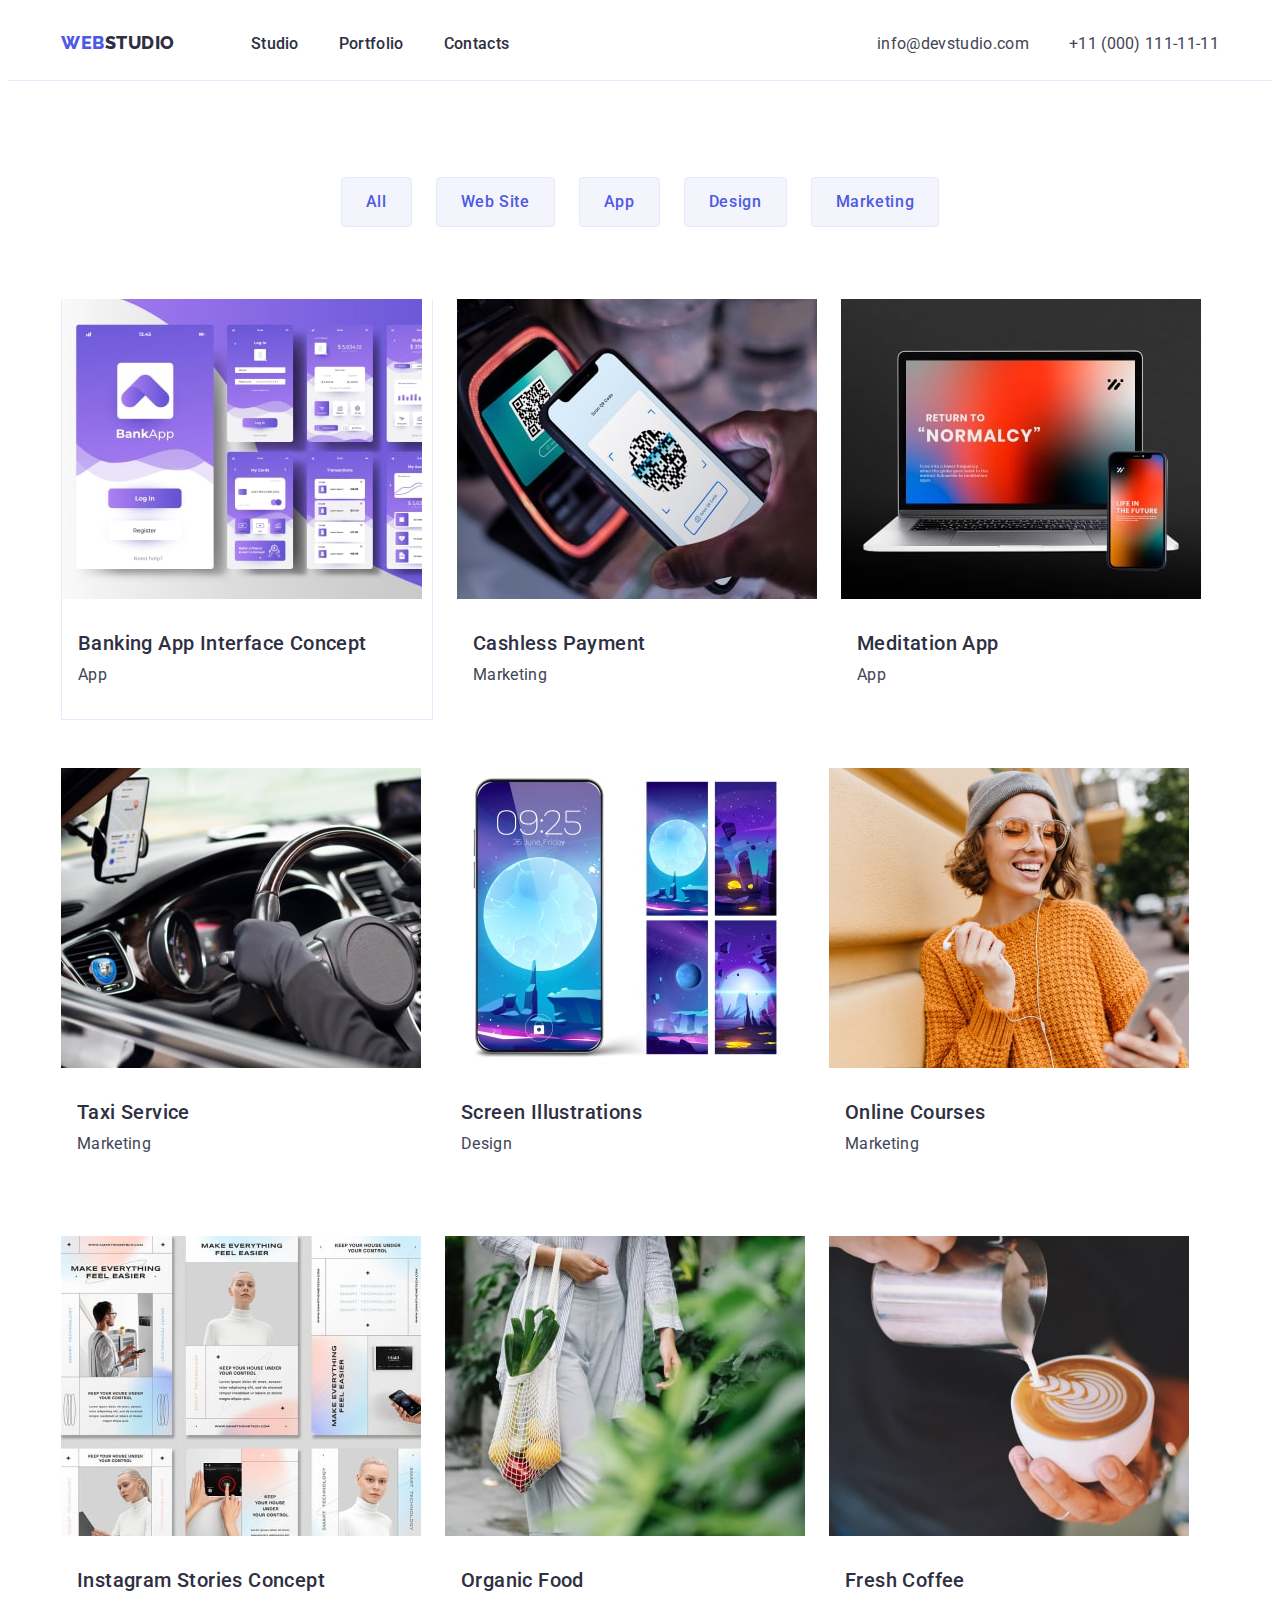
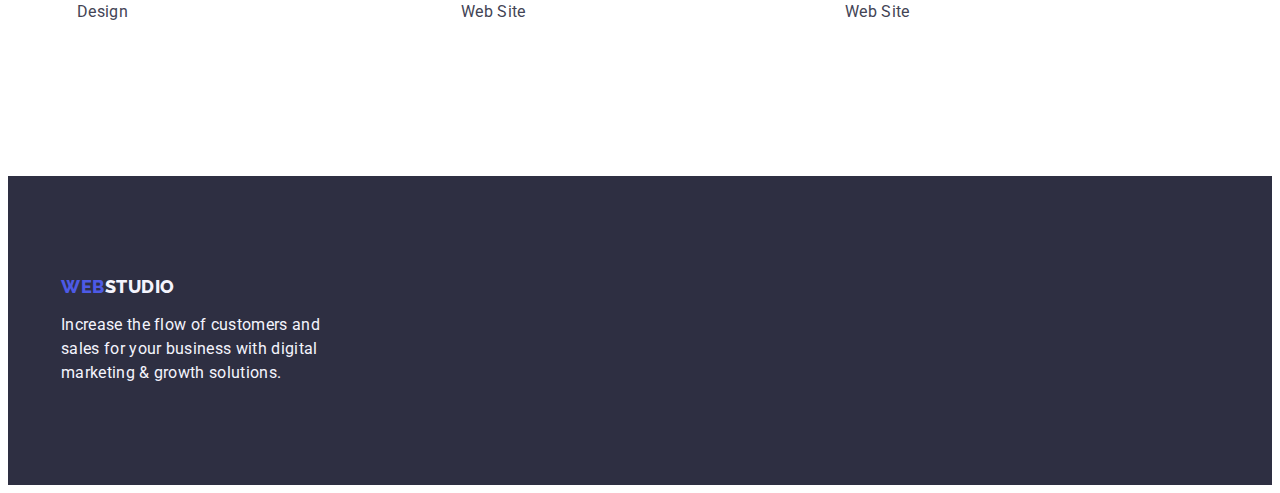
==== commit e84ae3c0: "stylized portfolio page" ====
--- a/portfolio.html
+++ b/portfolio.html
@@ -28,7 +28,7 @@
       <!--#region NAVIGATION -->
       <div class="container page-header-container">
         <nav class="page-navigation-container">
-          <a class="link logo-styles" href="./index.html"
+          <a class="link logo-styles page-header-logo" href="./index.html"
             >Web<span class="primary-brand-header">Studio</span></a
           >
           <ul class="list page-header-navigation">
@@ -77,9 +77,9 @@
     <main>
       <!--#region SECTION PROJECTS-->
       <section>
-        <div class="container">
+        <div class="container page-portfolio-container">
           <h1 class="visually-hidden">PROJECT SORTING BUTTONS</h1>
-          <ul class="list">
+          <ul class="list project-sorting-container">
             <li>
               <button class="project-sorting-btn btn-properties" type="button">
                 All
@@ -107,8 +107,8 @@
             </li>
           </ul>
 
-          <ul class="list">
-            <li>
+          <ul class="list projects-gallery-container">
+            <li class="projects-gallery-items">
               <a class="link" href="">
                 <img
                   src="./images/raster/portfolio/decktop-portfolio-banking-app.jpg"
@@ -116,10 +116,12 @@
                   width="360"
                   height="300"
                 />
-                <h2 class="section-projects-title">
-                  Banking App Interface Concept
-                </h2>
-                <p class="main-text">App</p>
+                <div class="projects-gallery-text">
+                  <h2 class="projects-gallery-title">
+                    Banking App Interface Concept
+                  </h2>
+                  <p class="main-text">App</p>
+                </div>
               </a>
             </li>
             <li>
@@ -130,8 +132,10 @@
                   width="360"
                   height="300"
                 />
-                <h2 class="section-projects-title">Cashless Payment</h2>
-                <p class="main-text">Marketing</p>
+                <div class="projects-gallery-text">
+                  <h2 class="projects-gallery-title">Cashless Payment</h2>
+                  <p class="main-text">Marketing</p>
+                </div>
               </a>
             </li>
             <li>
@@ -142,8 +146,10 @@
                   width="360"
                   height="300"
                 />
-                <h2 class="section-projects-title">Meditation App</h2>
-                <p class="main-text">App</p>
+                <div class="projects-gallery-text">
+                  <h2 class="projects-gallery-title">Meditation App</h2>
+                  <p class="main-text">App</p>
+                </div>
               </a>
             </li>
             <li>
@@ -154,8 +160,10 @@
                   width="360"
                   height="300"
                 />
-                <h2 class="section-projects-title">Taxi Service</h2>
-                <p class="main-text">Marketing</p>
+                <div class="projects-gallery-text">
+                  <h2 class="projects-gallery-title">Taxi Service</h2>
+                  <p class="main-text">Marketing</p>
+                </div>
               </a>
             </li>
             <li>
@@ -166,8 +174,10 @@
                   width="360"
                   height="300"
                 />
-                <h2 class="section-projects-title">Screen Illustrations</h2>
-                <p class="main-text">Design</p>
+                <div class="projects-gallery-text">
+                  <h2 class="projects-gallery-title">Screen Illustrations</h2>
+                  <p class="main-text">Design</p>
+                </div>
               </a>
             </li>
             <li>
@@ -178,8 +188,10 @@
                   width="360"
                   height="300"
                 />
-                <h2 class="section-projects-title">Online Courses</h2>
-                <p class="main-text">Marketing</p>
+                <div class="projects-gallery-text">
+                  <h2 class="projects-gallery-title">Online Courses</h2>
+                  <p class="main-text">Marketing</p>
+                </div>
               </a>
             </li>
             <li>
@@ -190,10 +202,12 @@
                   width="360"
                   height="300"
                 />
-                <h2 class="section-projects-title">
-                  Instagram Stories Concept
-                </h2>
-                <p class="main-text">Design</p>
+                <div class="projects-gallery-text">
+                  <h2 class="projects-gallery-title">
+                    Instagram Stories Concept
+                  </h2>
+                  <p class="main-text">Design</p>
+                </div>
               </a>
             </li>
             <li>
@@ -204,8 +218,10 @@
                   width="360"
                   height="300"
                 />
-                <h2 class="section-projects-title">Organic Food</h2>
-                <p class="main-text">Web Site</p>
+                <div class="projects-gallery-text">
+                  <h2 class="projects-gallery-title">Organic Food</h2>
+                  <p class="main-text">Web Site</p>
+                </div>
               </a>
             </li>
             <li>
@@ -216,8 +232,10 @@
                   width="360"
                   height="300"
                 />
-                <h2 class="section-projects-title">Fresh Coffee</h2>
-                <p class="main-text">Web Site</p>
+                <div class="projects-gallery-text">
+                  <h2 class="projects-gallery-title">Fresh Coffee</h2>
+                  <p class="main-text">Web Site</p>
+                </div>
               </a>
             </li>
           </ul>
--- a/css/styles.css
+++ b/css/styles.css
@@ -43,7 +43,7 @@
     --color-hero-background: #6D6D7B;
     --color-white-background: #FFFFFF;
     --color-modal-background: #FCFCFC;
-    --color-header-border: #e7e9fc;
+    --color-border: #e7e9fc;
 }
 
 /* ===============RESET BUILT-IN STYLES=============== */
@@ -192,7 +192,7 @@
     line-height: var(--line-height-medium);
     letter-spacing: var(--letter-spacing-text);
     background-color: var(--color-white-background);
-    border-bottom: 1px solid var(--color-header-border);
+    border-bottom: 1px solid var(--color-border);
 }
 
 .page-header-container {
@@ -390,6 +390,20 @@
 
 /* ===============STYLES PORTFOLIO.HTML=============== */
 
+.page-portfolio-container {
+    margin-top: 96px;
+    margin-bottom: 120px;
+}
+
+/* -----SORTING----- */
+
+.project-sorting-container {
+    display: flex;
+    justify-content: center;
+    gap: 24px;
+    margin-bottom: 72px;
+}
+
 .project-sorting-btn {
     font-family: var(--font-family-page);
     font-size: var(--font-size-medium-text);
@@ -397,24 +411,49 @@
     line-height: var(--line-height-medium);
     letter-spacing: var(--letter-spacing-btn);
     cursor: pointer;
-    border: none;
     color: var(--color-primary-brand);
-    background-color: var(--color-light);
-}
-
-.actived-btn {
+    background-color: var(--color-light);  
+    border: 1px solid var(--color-border);
+    border-radius: 4px;
+    padding: 12px 24px;
+}
+
+.project-sorting-btn:hover,
+.project-sorting-btn:focus {
     color: var(--color-white-background);
     background-color: var(--color-pressed-state);
-}
-
-.section-projects-title {
+    box-shadow: 0px 2px 2px 0px rgba(0, 0, 0, 0.12),
+            0px 2px 1px 0px rgba(0, 0, 0, 0.08), 0px 3px 1px 0px rgba(0, 0, 0, 0.1);
+    border: 1px solid transparent;
+}
+
+/* -----PROJECTS----- */
+
+.projects-gallery-container {
+    display: flex;
+    flex-wrap: wrap;
+    gap: 48px 24px;
+}
+
+.projects-gallery-items {
+    border: 1px solid var(--color-border);
+    border-top: none;
+    width: calc((100% - 2*24px) / 3);
+}
+
+.projects-gallery-text {
+    padding: 32px 16px;
+}
+
+.projects-gallery-title {
     font-size: var(--font-size-third-title);
     font-weight: var(--font-weight-medium);
     line-height: var(--line-height-small);
     letter-spacing: var(--letter-spacing-third-title);
     color: var(--color-dark);
-}
-
-
-
-
+    margin-bottom: 8px;
+}
+
+
+
+
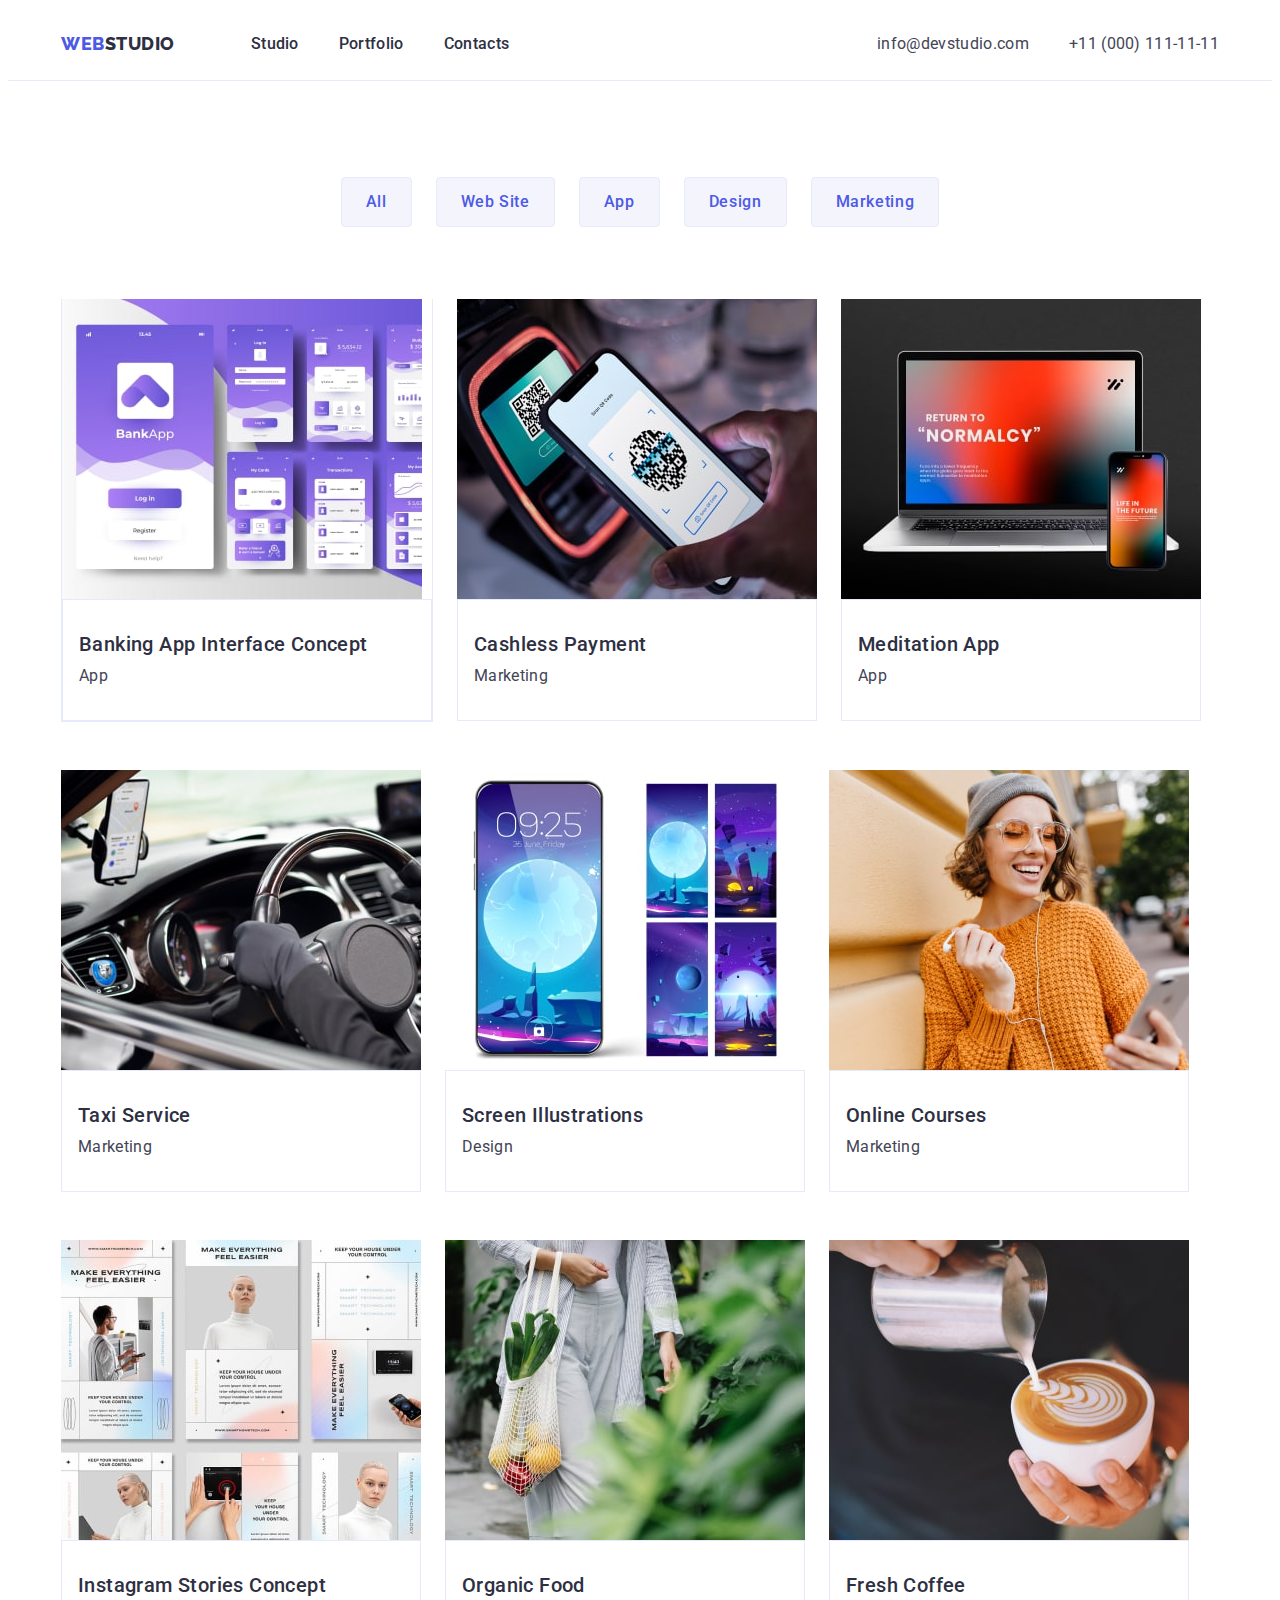
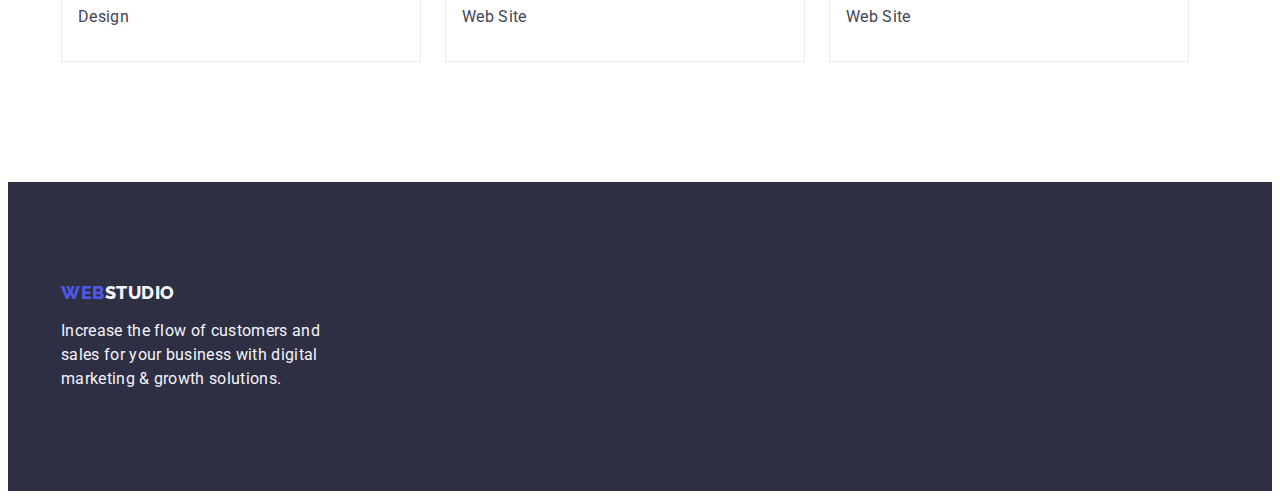
==== commit 0e9a36ff: "correction of comments accordingly" ====
--- a/portfolio.html
+++ b/portfolio.html
@@ -76,8 +76,8 @@
     </header>
     <main>
       <!--#region SECTION PROJECTS-->
-      <section>
-        <div class="container page-portfolio-container">
+      <section class="page-portfolio-container">
+        <div class="container">
           <h1 class="visually-hidden">PROJECT SORTING BUTTONS</h1>
           <ul class="list project-sorting-container">
             <li>
@@ -245,7 +245,7 @@
     <!-- FOOTER -->
     <footer class="page-footer-styles">
       <!--#region FOOTER -->
-      <div class="container page-footer-container">
+      <div class="container">
         <a class="link logo-styles page-footer-logo" href="./index.html"
           >Web<span class="primary-brand-footer">Studio</span></a
         >
--- a/css/styles.css
+++ b/css/styles.css
@@ -95,13 +95,13 @@
 
 .container {
     width: 1158px;
+    margin: 0 auto;
     padding: 0 15px;
-    margin: 0 auto;
 }
 
 .container-sections {
-    margin-top: 120px;
-    margin-bottom: 120px;
+    padding-top: 120px;
+    padding-bottom: 120px;
 }
 
 .visually-hidden {
@@ -199,8 +199,6 @@
     display: flex;
     justify-content: space-between;
     align-items: center;
-    padding-top: 24px;
-    padding-bottom: 24px;
 }
 
 .page-header-navigation {
@@ -208,10 +206,12 @@
     color: var(--color-dark);
     display: flex;
     gap: 40px;
+    padding: 24px 0;
 }
 
 .page-navigation-container {
     display: flex;
+    align-items: center;
 }
 
 .page-header-logo {
@@ -240,10 +240,12 @@
 
 .page-footer-styles {
     background-color: var(--color-dark);
-}
-
-.page-footer-container {
     padding: 100px 0;
+}
+
+.page-footer-logo {
+    display: inline-block;
+    margin-bottom: 16px;
 }
 
 .page-footer-text {
@@ -253,7 +255,6 @@
     letter-spacing: var(--letter-spacing-text);
     color: var(--color-light);
     width: 264px;
-    margin-top: 16px;
 }
 
 /* ===============STYLES INDEX.HTML=============== */
@@ -261,7 +262,7 @@
 /* -----HERO----- */
 .hero-styles {
     background-color: var(--color-dark);
-    text-align: center;
+    padding: 188px 0;
 }
 
 .hero-container {
@@ -269,12 +270,10 @@
     flex-direction: column;
     justify-content: center;
     align-items: center;
-    height: 600px;
-    padding: 188px 0;
 }
 
 .hero-title {
-    width: 496px;
+    max-width: 496px;
     margin-bottom: 48px;
 }
 
@@ -287,7 +286,8 @@
     background-color: var(--color-primary-brand);
     color: var(--color-white-background);
     cursor: pointer;
-    display: inline-flex;
+    display: block;
+    min-width: 169px;
     padding: 16px 32px;
     border-radius: 4px;
     box-shadow: 0px 4px 4px 0px rgba(0, 0, 0, 0.15);
@@ -306,7 +306,7 @@
 }
 
 .section-advantages-container {
-    margin-top: 120px;
+    padding: 120px 0;
 }
 
 .section-advantages-list {
@@ -339,11 +339,11 @@
 .section-doing-list {
     display: flex;
     flex-wrap: wrap;
-    gap: 4px;
+    gap: 24px;
 }
 
 .section-doing-item {
-    width: calc((100% - 2*4px) / 3);
+    width: calc((100% - 2*24px) / 3);
 }
 
 /* -----SECTION TEAM----- */
@@ -376,7 +376,7 @@
 .section-team-text {
     display: block;
     text-align: center;
-    margin: 32px 16px;
+    padding: 32px 0;
 }
 
 .section-team-name {
@@ -391,8 +391,8 @@
 /* ===============STYLES PORTFOLIO.HTML=============== */
 
 .page-portfolio-container {
-    margin-top: 96px;
-    margin-bottom: 120px;
+    padding-top: 96px;
+    padding-bottom: 120px;
 }
 
 /* -----SORTING----- */
@@ -443,6 +443,7 @@
 
 .projects-gallery-text {
     padding: 32px 16px;
+    border: 1px solid var(--color-border);
 }
 
 .projects-gallery-title {
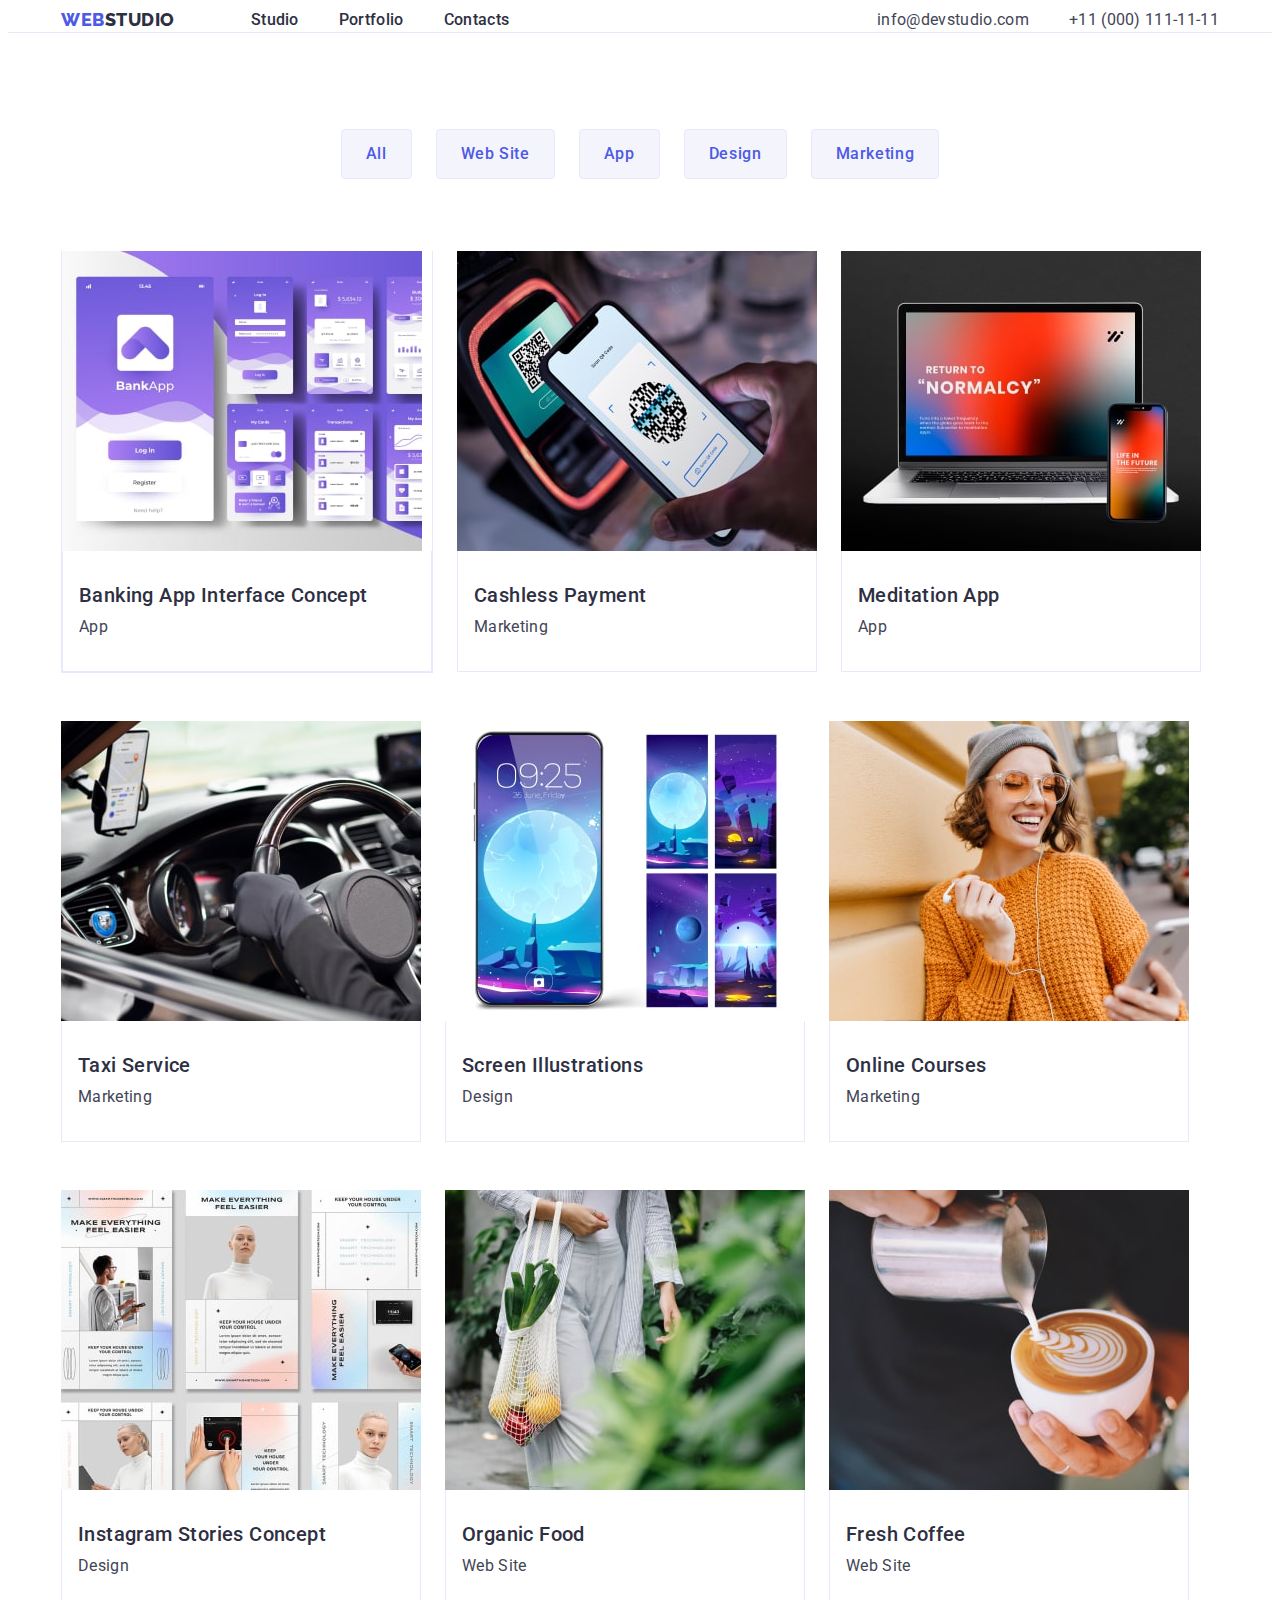
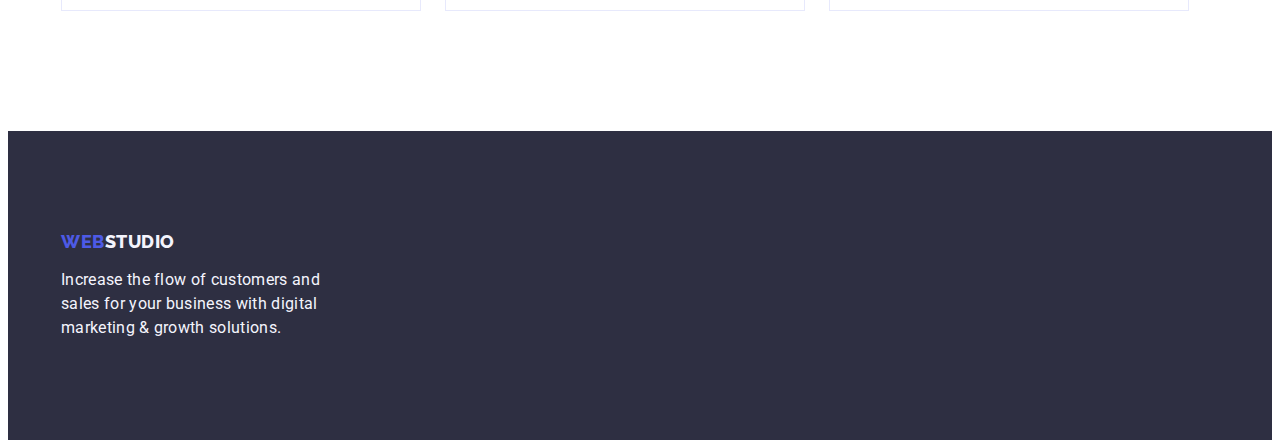
==== commit ffa95f1f: "update portfolio.html" ====
--- a/portfolio.html
+++ b/portfolio.html
@@ -124,7 +124,7 @@
                 </div>
               </a>
             </li>
-            <li>
+            <li class="projects-gallery-items>
               <a class="link" href="">
                 <img
                   src="./images/raster/portfolio/decktop-portfolio-cashless-payment.jpg"
@@ -138,7 +138,7 @@
                 </div>
               </a>
             </li>
-            <li>
+            <li class="projects-gallery-items>
               <a class="link" href="">
                 <img
                   src="./images/raster/portfolio/decktop-portfolio-meditation-app.jpg"
@@ -152,7 +152,7 @@
                 </div>
               </a>
             </li>
-            <li>
+            <li class="projects-gallery-items>
               <a class="link" href="">
                 <img
                   src="./images/raster/portfolio/decktop-portfolio-taxi-service.jpg"
@@ -166,7 +166,7 @@
                 </div>
               </a>
             </li>
-            <li>
+            <li class="projects-gallery-items>
               <a class="link" href="">
                 <img
                   src="./images/raster/portfolio/decktop-portfolio-screen-illustrations.jpg"
@@ -180,7 +180,7 @@
                 </div>
               </a>
             </li>
-            <li>
+            <li class="projects-gallery-items>
               <a class="link" href="">
                 <img
                   src="./images/raster/portfolio/decktop-portfolio-online-courses.jpg"
@@ -194,7 +194,7 @@
                 </div>
               </a>
             </li>
-            <li>
+            <li class="projects-gallery-items>
               <a class="link" href="">
                 <img
                   src="./images/raster/portfolio/decktop-portfolio-instagram-stories.jpg"
@@ -210,7 +210,7 @@
                 </div>
               </a>
             </li>
-            <li>
+            <li class="projects-gallery-items>
               <a class="link" href="">
                 <img
                   src="./images/raster/portfolio/decktop-portfolio-organic-food.jpg"
@@ -224,7 +224,7 @@
                 </div>
               </a>
             </li>
-            <li>
+            <li class="projects-gallery-items>
               <a class="link" href="">
                 <img
                   src="./images/raster/portfolio/decktop-portfolio-fresh-coffee.jpg"
--- a/css/styles.css
+++ b/css/styles.css
@@ -206,7 +206,6 @@
     color: var(--color-dark);
     display: flex;
     gap: 40px;
-    padding: 24px 0;
 }
 
 .page-navigation-container {
@@ -220,6 +219,7 @@
 
 .page-navigation-link {
     color: var(--color-dark);
+    padding: 24px 0;
 }
 
 .page-header-address {
@@ -444,6 +444,7 @@
 .projects-gallery-text {
     padding: 32px 16px;
     border: 1px solid var(--color-border);
+    border-top: none;
 }
 
 .projects-gallery-title {
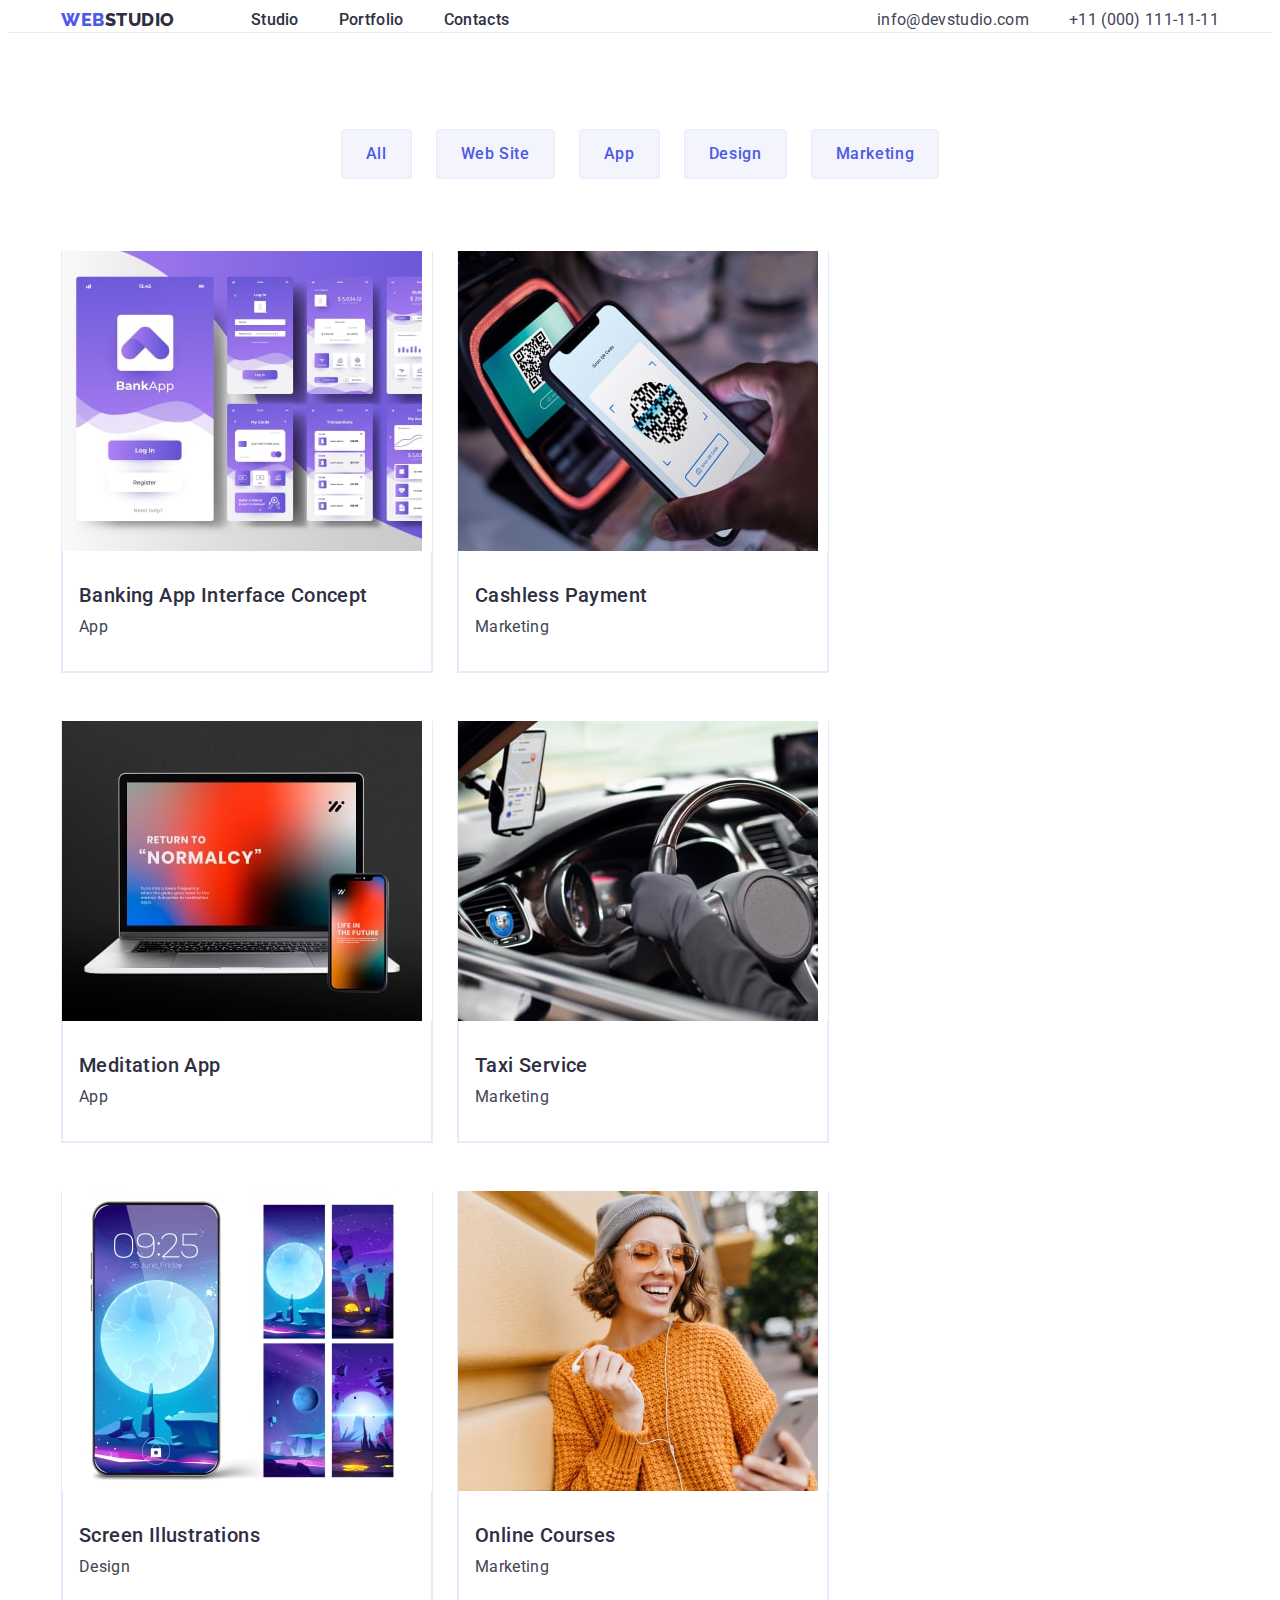
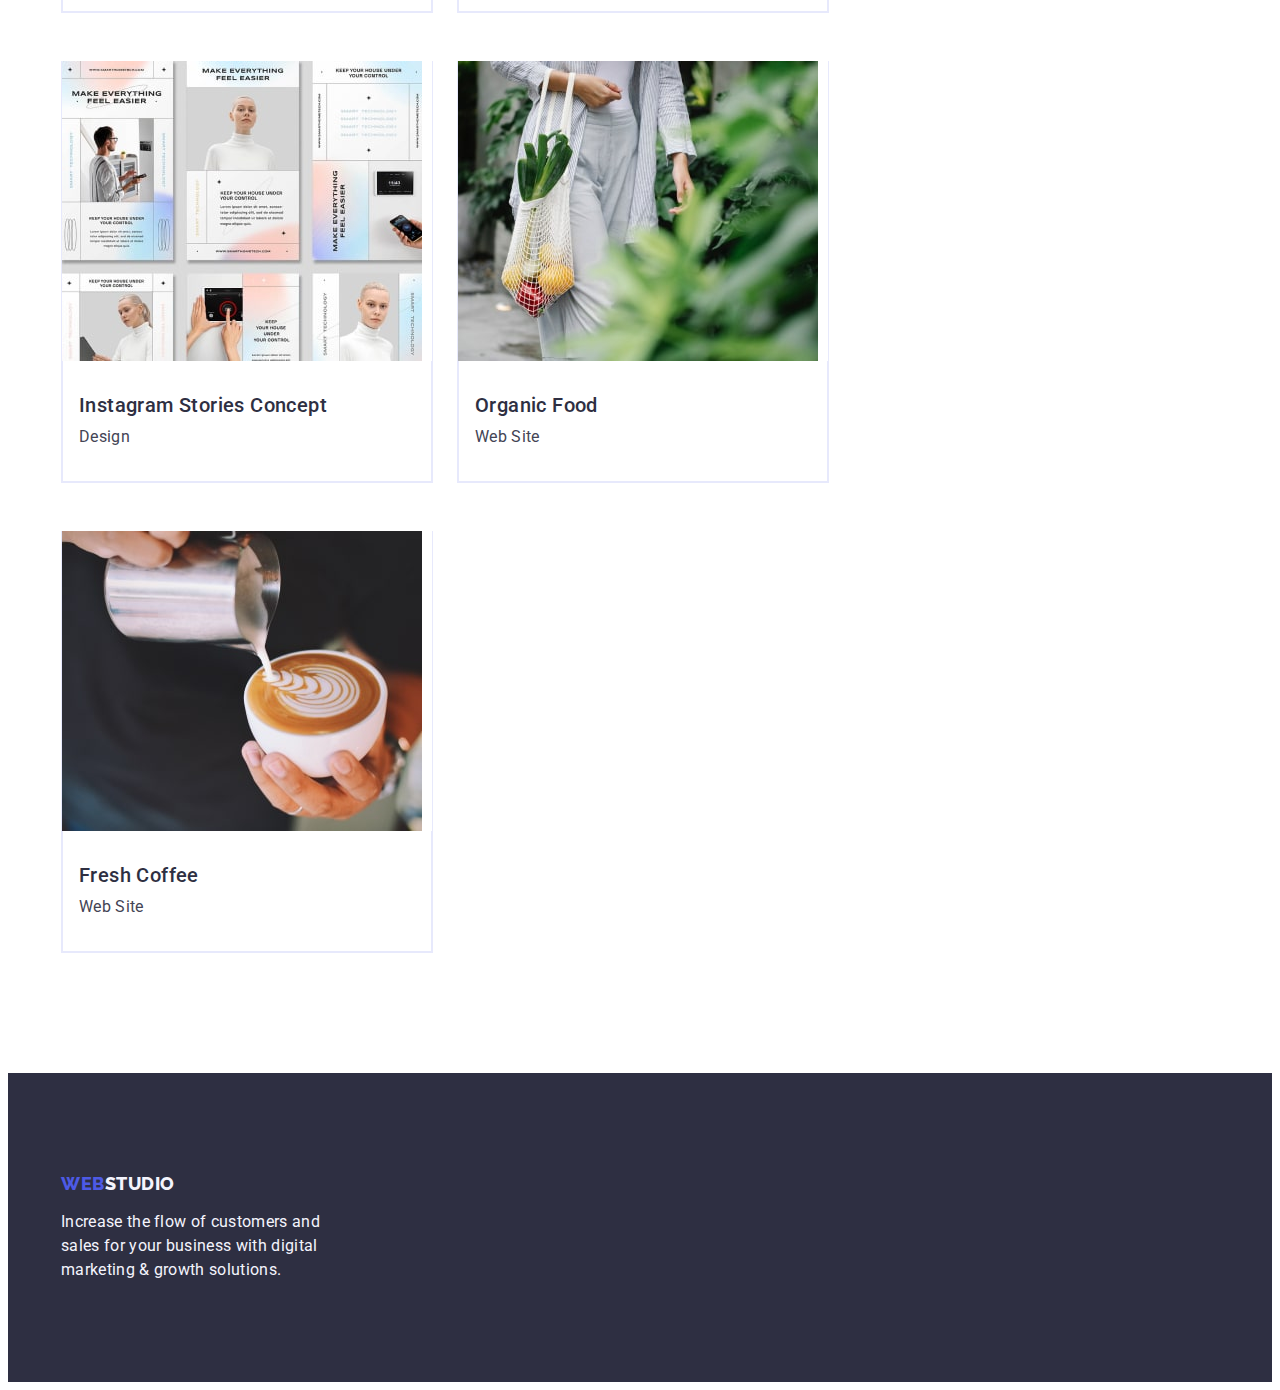
==== commit fe293cda: "update portfolio.html" ====
--- a/portfolio.html
+++ b/portfolio.html
@@ -124,7 +124,7 @@
                 </div>
               </a>
             </li>
-            <li class="projects-gallery-items>
+            <li class="projects-gallery-items">
               <a class="link" href="">
                 <img
                   src="./images/raster/portfolio/decktop-portfolio-cashless-payment.jpg"
@@ -138,7 +138,7 @@
                 </div>
               </a>
             </li>
-            <li class="projects-gallery-items>
+            <li class="projects-gallery-items">
               <a class="link" href="">
                 <img
                   src="./images/raster/portfolio/decktop-portfolio-meditation-app.jpg"
@@ -152,7 +152,7 @@
                 </div>
               </a>
             </li>
-            <li class="projects-gallery-items>
+            <li class="projects-gallery-items">
               <a class="link" href="">
                 <img
                   src="./images/raster/portfolio/decktop-portfolio-taxi-service.jpg"
@@ -166,7 +166,7 @@
                 </div>
               </a>
             </li>
-            <li class="projects-gallery-items>
+            <li class="projects-gallery-items">
               <a class="link" href="">
                 <img
                   src="./images/raster/portfolio/decktop-portfolio-screen-illustrations.jpg"
@@ -180,7 +180,7 @@
                 </div>
               </a>
             </li>
-            <li class="projects-gallery-items>
+            <li class="projects-gallery-items">
               <a class="link" href="">
                 <img
                   src="./images/raster/portfolio/decktop-portfolio-online-courses.jpg"
@@ -194,7 +194,7 @@
                 </div>
               </a>
             </li>
-            <li class="projects-gallery-items>
+            <li class="projects-gallery-items">
               <a class="link" href="">
                 <img
                   src="./images/raster/portfolio/decktop-portfolio-instagram-stories.jpg"
@@ -210,7 +210,7 @@
                 </div>
               </a>
             </li>
-            <li class="projects-gallery-items>
+            <li class="projects-gallery-items">
               <a class="link" href="">
                 <img
                   src="./images/raster/portfolio/decktop-portfolio-organic-food.jpg"
@@ -224,7 +224,7 @@
                 </div>
               </a>
             </li>
-            <li class="projects-gallery-items>
+            <li class="projects-gallery-items">
               <a class="link" href="">
                 <img
                   src="./images/raster/portfolio/decktop-portfolio-fresh-coffee.jpg"
